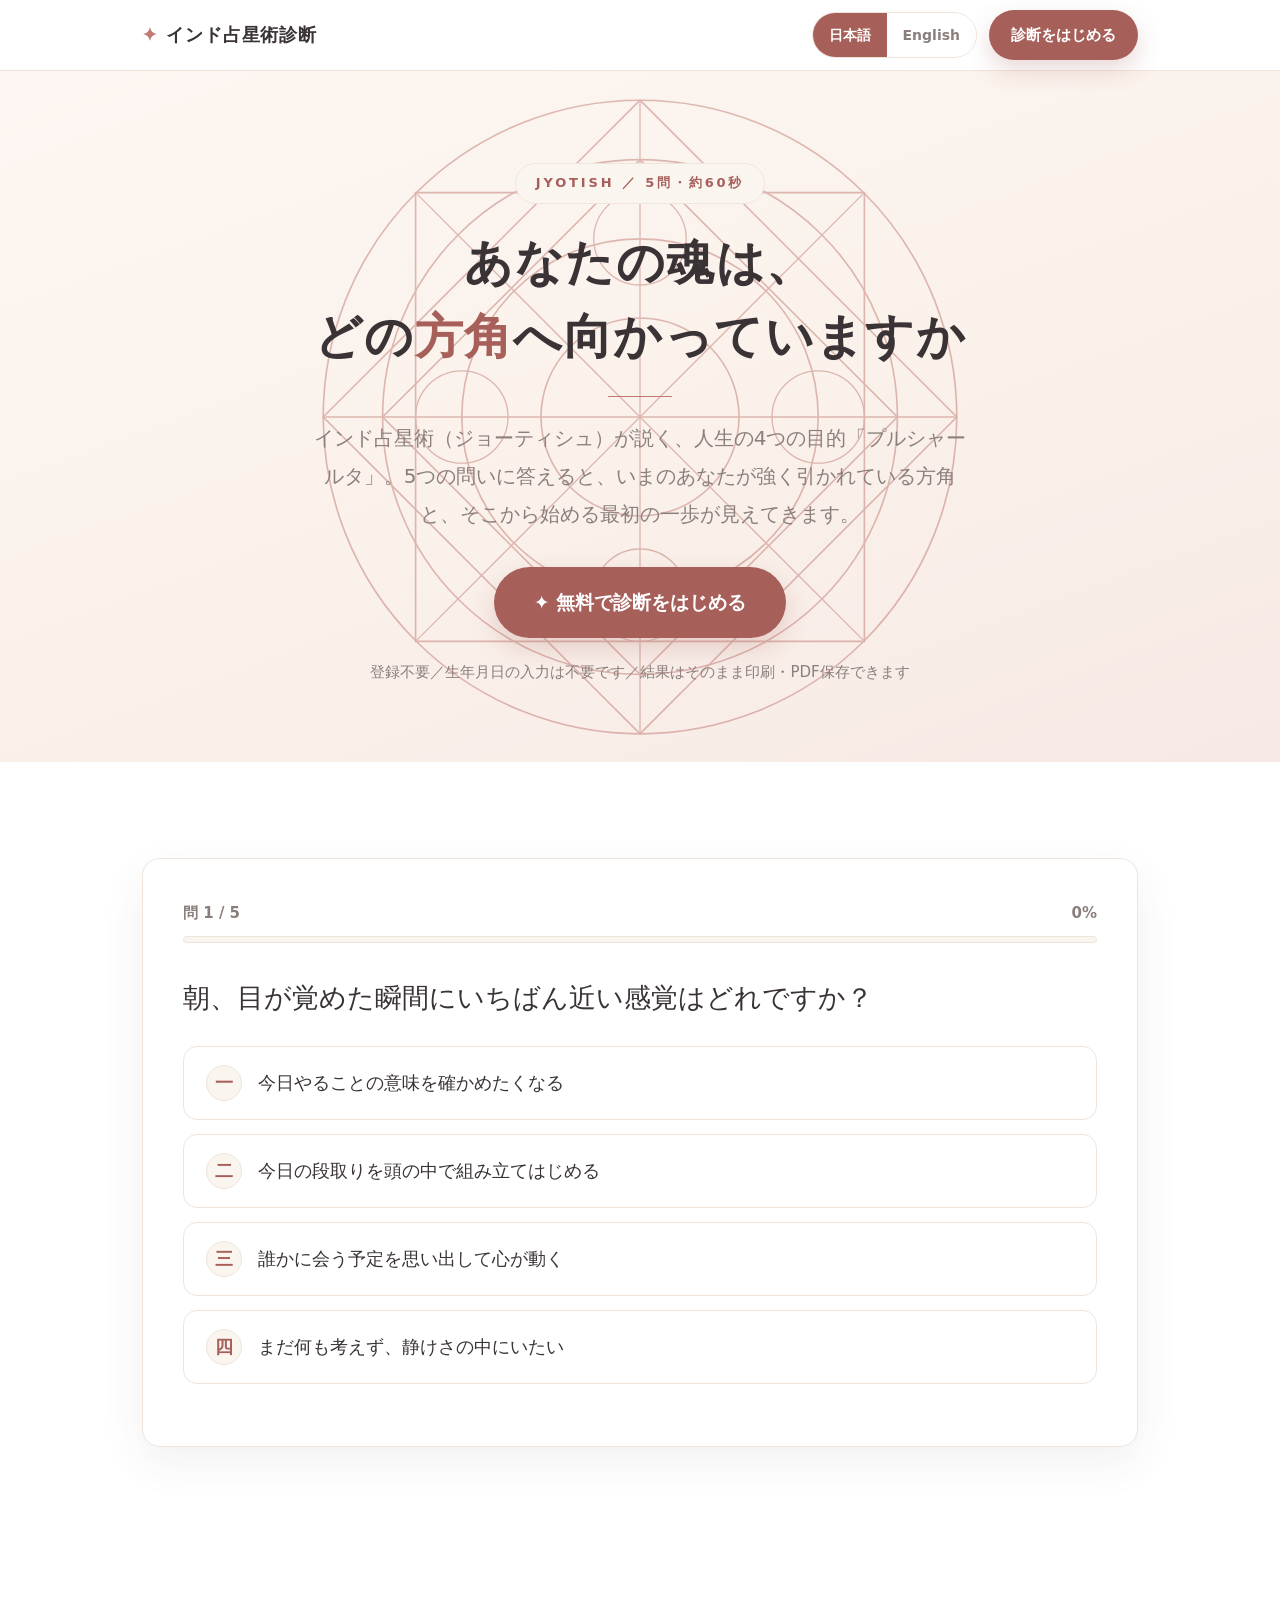
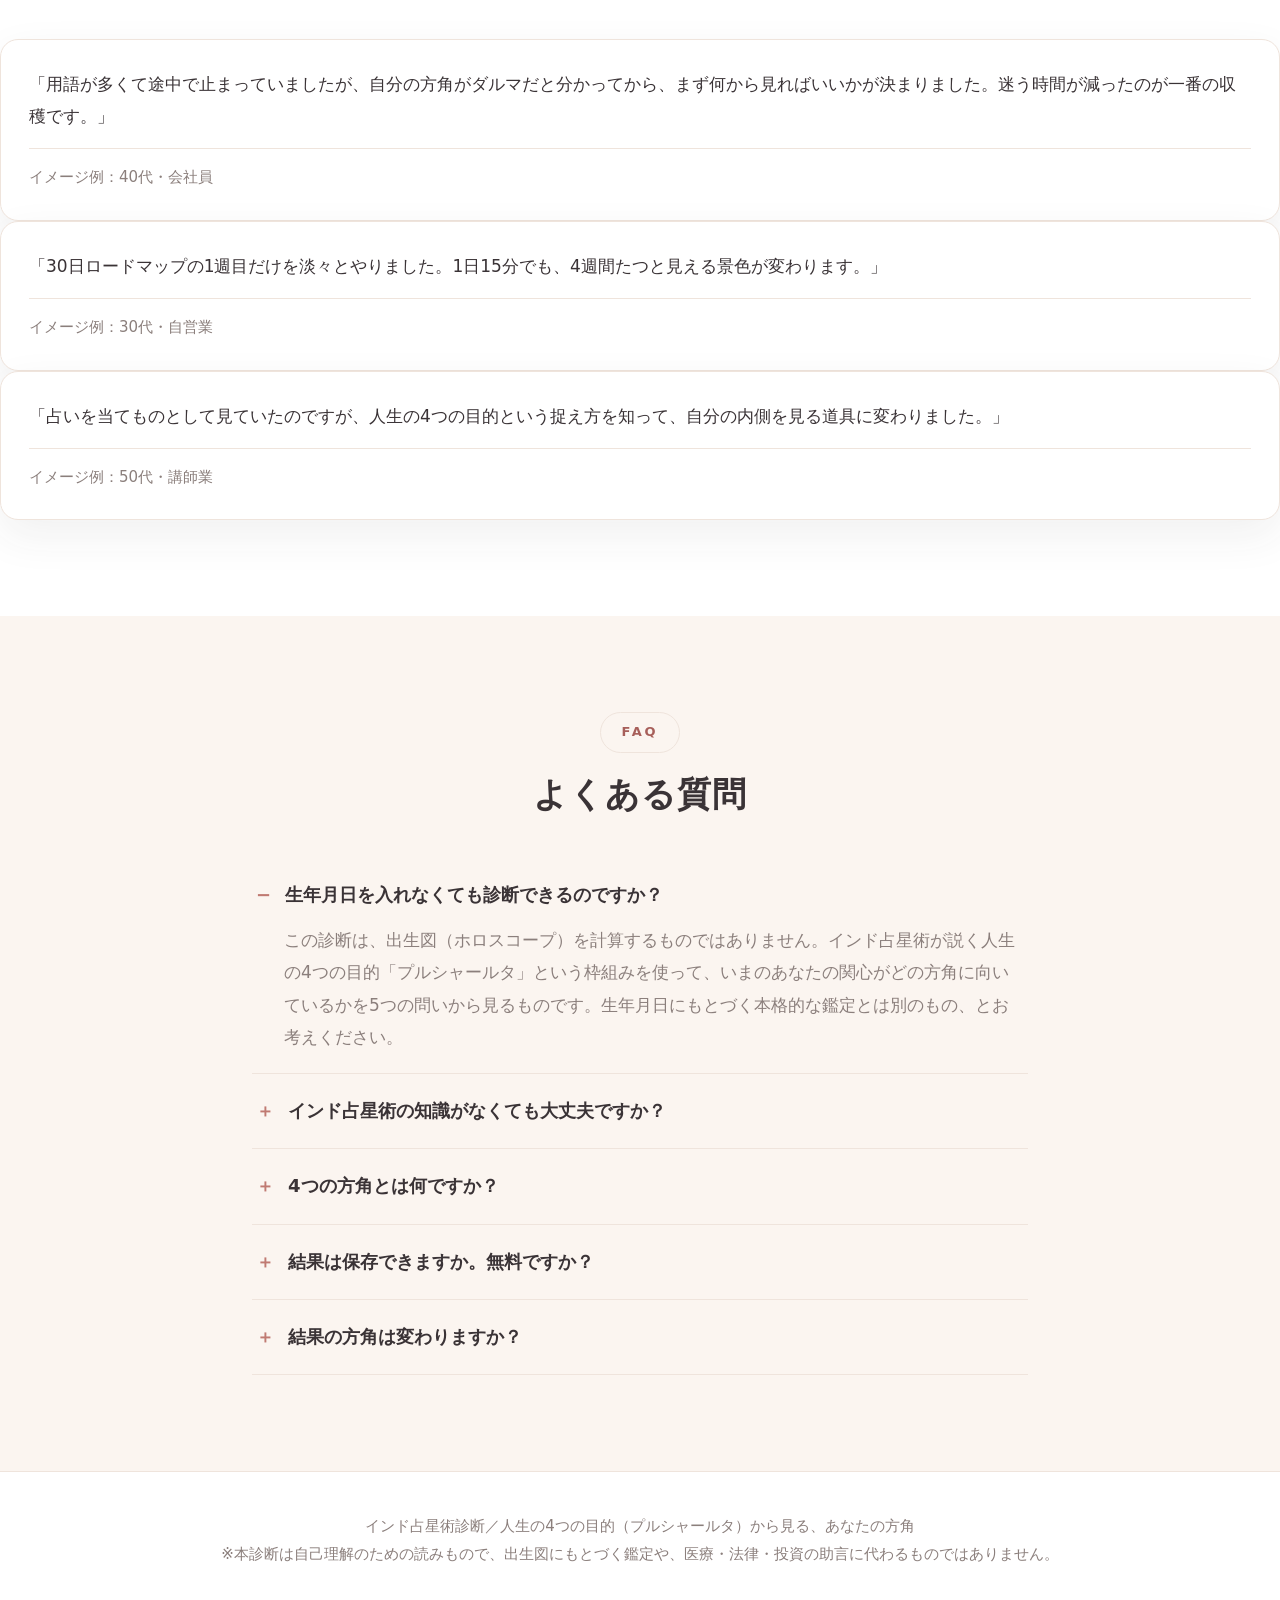
==== index.html @ 97efe4e7 "Add files via upload" ====
<!DOCTYPE html>
<html lang="ja">
<head>
<meta charset="utf-8">
<meta name="viewport" content="width=device-width,initial-scale=1">
<title>インド占星術診断｜あなたの魂が向かう4つの方角</title>
<style>
:root{
  --ink:#3a3336; --sub:#8b7f7c; --line:#efe4dc; --panel:#fbf5f0; --white:#fff;
  --rose:#c07a72; --rosedeep:#a75f5a; --beige:#e8d8c6;
  --tc1:#f7ddd6; --tc2:#f2e3d3; --tacc:#a75f5a;
  --shadow:0 16px 44px rgba(58,51,54,.07);
  --r:18px;
}
*{box-sizing:border-box}
html{scroll-behavior:smooth}
body{margin:0;background:var(--white);color:var(--ink);font-size:18px;line-height:1.9;
  font-family:system-ui,-apple-system,"Segoe UI","Hiragino Kaku Gothic ProN","Yu Gothic",sans-serif;
  -webkit-font-smoothing:antialiased}
h1,h2,h3{margin:0;font-family:Georgia,"Times New Roman","Yu Mincho","Hiragino Mincho ProN",serif;
  font-weight:700;letter-spacing:.03em;line-height:1.55}
p{margin:0}
.wrap{max-width:1040px;margin:0 auto;padding:0 22px}
.sec{padding:96px 0}
@media(max-width:700px){.sec{padding:64px 0}}
.card{background:#fff;border:1px solid var(--line);border-radius:var(--r);box-shadow:var(--shadow)}
.rule{width:64px;height:1px;background:var(--rose);margin:22px auto;opacity:.6}
.eyebrow{display:inline-block;font-size:13px;font-weight:700;letter-spacing:.22em;color:var(--rosedeep);
  border:1px solid var(--line);border-radius:999px;padding:7px 20px;background:var(--panel)}
.btn{display:inline-flex;align-items:center;justify-content:center;gap:10px;font:inherit;font-weight:700;
  font-size:19px;color:#fff;background:var(--rosedeep);border:0;border-radius:999px;padding:17px 40px;
  cursor:pointer;box-shadow:0 10px 24px rgba(167,95,90,.24);text-decoration:none;
  transition:transform .18s ease,box-shadow .18s ease}
.btn:hover{transform:translateY(-3px);box-shadow:0 16px 32px rgba(167,95,90,.3)}
.btn.ghost{background:#fff;color:var(--ink);border:1px solid var(--line);box-shadow:none;font-size:17px;padding:13px 28px}
.btn.ghost:hover{border-color:var(--rose);color:var(--rosedeep)}
.fx{opacity:0;transform:translateY(18px);animation:fadeUp .6s cubic-bezier(.2,.7,.2,1) forwards}
@keyframes fadeUp{to{opacity:1;transform:none}}
.reveal{opacity:0;transform:translateY(16px);transition:opacity .7s ease,transform .7s cubic-bezier(.2,.7,.2,1)}
.reveal.in{opacity:1;transform:none}

header.site{position:sticky;top:0;z-index:50;background:rgba(255,255,255,.92);
  backdrop-filter:blur(10px);border-bottom:1px solid var(--line)}
header.site .wrap{display:flex;align-items:center;gap:12px;height:70px}
.logo{font-family:Georgia,"Yu Mincho",serif;font-weight:700;font-size:18px;letter-spacing:.05em}
.logo i{color:var(--rose);font-style:normal;margin-right:8px}
.langsw{margin-left:auto;display:flex;border:1px solid var(--line);border-radius:999px;overflow:hidden;background:#fff}
.langsw button{font:inherit;font-size:14px;font-weight:700;border:0;background:#fff;color:var(--sub);
  padding:9px 16px;cursor:pointer;transition:background .18s ease,color .18s ease}
.langsw button.on{background:var(--rosedeep);color:#fff}
header .btn{font-size:15px;padding:11px 22px}
@media(max-width:640px){.logo{font-size:15px}header .btn{display:none}}
@media(max-width:380px){.logo{font-size:13px}.langsw button{padding:8px 12px;font-size:13px}}

.hero{position:relative;padding:92px 0 76px;text-align:center;overflow:hidden;
  background:linear-gradient(160deg,#fdf6f2 0%,#faf1ea 55%,#f7e9e5 100%)}
.hero .wrap{position:relative;z-index:1}
.mandala{position:absolute;top:50%;left:50%;width:660px;height:660px;transform:translate(-50%,-50%);
  opacity:.5;animation:spin 60s linear infinite;pointer-events:none}
@keyframes spin{to{transform:translate(-50%,-50%) rotate(360deg)}}
.hero h1{font-size:clamp(29px,4.6vw,48px);margin:22px 0 18px}
.hero h1 em{font-style:normal;color:var(--rosedeep)}
.hero .lead{font-size:20px;color:var(--sub);max-width:670px;margin:0 auto 34px}
.hero .meta{margin-top:20px;color:var(--sub);font-size:15px}

.quizcard{padding:40px}
@media(max-width:700px){.quizcard{padding:26px 20px}}
.qhead{display:flex;justify-content:space-between;font-size:15px;color:var(--sub);font-weight:700;margin-bottom:8px}
.bar{height:7px;border-radius:999px;background:var(--panel);border:1px solid var(--line);overflow:hidden}
.bar>i{display:block;height:100%;width:0;border-radius:999px;
  background:linear-gradient(90deg,var(--beige),var(--rose));transition:width .5s cubic-bezier(.2,.7,.2,1)}
.qbody{margin-top:34px;animation:slideIn .32s cubic-bezier(.2,.7,.2,1)}
@keyframes slideIn{from{opacity:0;transform:translateX(28px)}to{opacity:1;transform:none}}
.qt{font-family:Georgia,"Yu Mincho",serif;font-size:clamp(21px,2.8vw,27px);margin-bottom:26px;line-height:1.6}
.opt{display:flex;gap:16px;align-items:center;width:100%;text-align:left;font:inherit;font-size:18px;
  color:var(--ink);background:#fff;border:1px solid var(--line);border-radius:14px;padding:18px 22px;
  margin-bottom:14px;cursor:pointer;transition:transform .18s ease,border-color .18s ease,box-shadow .18s ease}
.opt:hover{transform:translateY(-3px);border-color:var(--rose);box-shadow:0 12px 26px rgba(192,122,114,.16)}
.opt .k{flex:none;width:36px;height:36px;border-radius:50%;display:grid;place-items:center;font-weight:700;
  font-family:Georgia,serif;background:var(--panel);color:var(--rosedeep);border:1px solid var(--line)}
.opt:hover .k{background:var(--rosedeep);color:#fff;border-color:var(--rosedeep)}

#result{display:none}
.typehead{border-radius:var(--r);padding:46px 40px;text-align:center;color:var(--ink);
  background:linear-gradient(125deg,var(--tc1),var(--tc2));border:1px solid var(--line);
  box-shadow:0 18px 44px rgba(58,51,54,.1)}
@media(max-width:700px){.typehead{padding:32px 22px}}
.typehead .sanskrit{font-family:Georgia,serif;font-size:13px;letter-spacing:.28em;color:var(--tacc);font-weight:700}
.typehead h2{font-size:clamp(25px,4vw,38px);margin:14px 0 10px}
.typehead .el{display:inline-block;border:1px solid var(--tacc);color:var(--tacc);border-radius:999px;
  padding:5px 18px;font-size:14px;margin-bottom:16px;background:rgba(255,255,255,.5)}
.typehead p{font-size:17.5px;max-width:660px;margin:0 auto}
.grid2{display:grid;grid-template-columns:1fr 1fr;gap:22px}
@media(max-width:820px){.grid2{grid-template-columns:1fr}}
.pad{padding:34px}
@media(max-width:700px){.pad{padding:24px 20px}}
.h3{font-family:Georgia,"Yu Mincho",serif;font-size:21px;margin-bottom:16px}
.scores{display:grid;gap:18px}
.srow .lab{display:flex;justify-content:space-between;font-size:16px;font-weight:700;margin-bottom:7px}
.srow .lab i{font-style:normal;color:var(--sub);font-variant-numeric:tabular-nums}
.srow .lab small{color:var(--sub);font-weight:400;font-size:13px;margin-left:8px}
.sbar{height:13px;border-radius:999px;background:var(--panel);border:1px solid var(--line);overflow:hidden}
.sbar>i{display:block;height:100%;width:0;border-radius:999px;
  background:linear-gradient(90deg,var(--tacc),var(--rose));transition:width .9s ease-out}
.plan{display:grid;gap:16px}
.plan .item{border:1px solid var(--line);border-left:4px solid var(--tacc);border-radius:14px;padding:20px 22px;
  transition:transform .18s ease,box-shadow .18s ease}
.plan .item:hover{transform:translateY(-3px);box-shadow:0 14px 30px rgba(58,51,54,.09)}
.plan .item b{font-size:18px}
.plan .item span{display:block;color:var(--sub);font-size:16px}
.why{margin-top:20px;background:var(--panel);border-radius:14px;padding:20px 22px;font-size:16px}
.why b{display:block;margin-bottom:4px}
.note{color:var(--sub);font-size:15px}


.weeks{display:grid;grid-template-columns:repeat(4,1fr);gap:16px}
@media(max-width:900px){.weeks{grid-template-columns:1fr 1fr}}
@media(max-width:560px){.weeks{grid-template-columns:1fr}}
.week{border:1px solid var(--line);border-radius:16px;overflow:hidden;background:#fff;
  transition:transform .18s ease,box-shadow .18s ease}
.week:hover{transform:translateY(-4px);box-shadow:0 16px 32px rgba(58,51,54,.1)}
.week .wh{padding:13px 18px;font-weight:700;font-size:16px;font-family:Georgia,"Yu Mincho",serif;
  color:var(--ink);border-bottom:1px solid var(--line)}
.week ul{list-style:none;margin:0;padding:16px 18px;display:grid;gap:12px}
.week li label{display:flex;gap:11px;align-items:flex-start;font-size:16px;line-height:1.7;cursor:pointer}
.week li input{margin-top:6px;width:17px;height:17px;accent-color:var(--rosedeep);flex:none}
.week li.done label{color:var(--sub);text-decoration:line-through}
.w1{background:linear-gradient(120deg,#fae3d3,#f6d3bf)}
.w2{background:linear-gradient(120deg,#f2ecd9,#e8e3c8)}
.w3{background:linear-gradient(120deg,#fbe0e5,#f6ccd6)}
.w4{background:linear-gradient(120deg,#ece7f2,#ded9ec)}

.voices{display:grid;grid-template-columns:repeat(3,1fr);gap:22px}
@media(max-width:900px){.voices{grid-template-columns:1fr}}
.voice{padding:28px;font-size:16.5px}
.voice .q{font-size:17px;line-height:1.9}
.voice .who{margin-top:16px;padding-top:14px;border-top:1px solid var(--line);color:var(--sub);font-size:15px}
.faq details{border-bottom:1px solid var(--line);padding:20px 4px}
.faq summary{cursor:pointer;font-weight:700;font-size:18px;list-style:none;display:flex;gap:14px;align-items:flex-start}
.faq summary::-webkit-details-marker{display:none}
.faq summary::before{content:"＋";color:var(--rose);font-weight:700;flex:none}
.faq details[open] summary::before{content:"−"}
.faq p{margin-top:12px;color:var(--sub);font-size:17px;padding-left:28px}

.ctabox{border-radius:var(--r);padding:52px 44px;text-align:center;color:var(--ink);
  background:linear-gradient(125deg,var(--tc1),var(--tc2));border:1px solid var(--line);
  box-shadow:0 18px 44px rgba(58,51,54,.1)}
@media(max-width:700px){.ctabox{padding:34px 22px}}
.ctabox h2{font-size:clamp(23px,3.4vw,33px);margin-bottom:14px}
.ctabox p{font-size:18px;margin-bottom:28px;color:var(--sub)}
.ctabox .sm{font-size:15px;color:var(--sub);margin-top:16px}
footer.site{border-top:1px solid var(--line);padding:40px 0 60px;color:var(--sub);font-size:15px;text-align:center}

#confetti{position:fixed;inset:0;pointer-events:none;z-index:80}
#confetti i{position:absolute;width:8px;height:14px;border-radius:2px;animation:fall linear forwards}
@keyframes fall{to{transform:translateY(110vh) rotate(720deg);opacity:0}}

@media(prefers-reduced-motion:reduce){
  *{animation:none!important;transition:none!important}
  .fx,.reveal{opacity:1!important;transform:none!important}
}

#report{display:none}
@media print{
  @page{size:A4;margin:12mm}
  html,body{background:#fff}
  body{font-size:11.5px;line-height:1.65}
  .noprint,header.site,.hero,#quiz,#voices,#faq,footer.site,#result,#confetti{display:none!important}
  #report{display:block!important}
  #report .ritem,#report .rw,#report .rweeks{break-inside:avoid;page-break-inside:avoid}
  #report h2{break-after:avoid;page-break-after:avoid}
  *{-webkit-print-color-adjust:exact!important;print-color-adjust:exact!important}
}
#report .rhead{padding:18px 22px;border-radius:10px;color:#3a3336;
  background:linear-gradient(125deg,var(--tc1),var(--tc2));border:1px solid #efe4dc}
#report .rhead h1{font-size:21px;margin-bottom:4px}
#report .rhead .d{font-size:11px;color:#8b7f7c}
#report h2{font-size:14.5px;margin:16px 0 8px;padding-left:10px;border-left:4px solid var(--tacc)}
#report .rbar{height:11px;background:#f6efe9;border-radius:999px;overflow:hidden;margin:3px 0 9px}
#report .rbar i{display:block;height:100%;background:linear-gradient(90deg,var(--tacc),#c07a72)}
#report .rlab{display:flex;justify-content:space-between;font-size:10.5px;font-weight:700}
#report .ritem{border:1px solid #efe4dc;border-left:4px solid var(--tacc);border-radius:7px;padding:7px 11px;margin-bottom:6px}
#report .rweeks{display:grid;grid-template-columns:repeat(4,1fr);gap:8px}
#report .rw{border-radius:7px;overflow:hidden;border:1px solid #efe4dc}
#report .rw .t{padding:5px 9px;font-weight:700;font-size:11px;color:#3a3336}
#report .rw ul{margin:0;padding:7px 9px 7px 21px;font-size:10.5px;line-height:1.55}
#report .foot{margin-top:12px;border-top:1px solid #efe4dc;padding-top:7px;font-size:9.5px;color:#8b7f7c}
</style>
</head>
<body>

<header class="site">
  <div class="wrap">
    <div class="logo"><i>✦</i><span data-i18n="brand"></span></div>
    <div class="langsw" role="group" aria-label="Language">
      <button type="button" id="lang-ja" class="on" onclick="setLang('ja')">日本語</button>
      <button type="button" id="lang-en" onclick="setLang('en')">English</button>
    </div>
    <a class="btn" href="#quiz" data-i18n="startNav"></a>
  </div>
</header>

<section class="hero">
  <svg class="mandala" viewBox="0 0 200 200" aria-hidden="true">
    <g fill="none" stroke="#c07a72" stroke-width="0.5">
      <circle cx="100" cy="100" r="96"/><circle cx="100" cy="100" r="78"/>
      <circle cx="100" cy="100" r="54"/><circle cx="100" cy="100" r="30"/>
      <path d="M100 4 L196 100 L100 196 L4 100 Z"/>
      <path d="M32 32 L168 32 L168 168 L32 168 Z"/>
      <path d="M100 22 L178 100 L100 178 L22 100 Z"/>
      <g stroke-width="0.4">
        <line x1="100" y1="4" x2="100" y2="196"/><line x1="4" y1="100" x2="196" y2="100"/>
        <line x1="32" y1="32" x2="168" y2="168"/><line x1="168" y1="32" x2="32" y2="168"/>
        <circle cx="100" cy="46" r="14"/><circle cx="154" cy="100" r="14"/>
        <circle cx="100" cy="154" r="14"/><circle cx="46" cy="100" r="14"/>
      </g>
    </g>
  </svg>
  <div class="wrap">
    <div class="fx" style="animation-delay:.05s"><span class="eyebrow" data-i18n="heroTag"></span></div>
    <h1 class="fx" style="animation-delay:.11s" id="heroTitle"></h1>
    <div class="rule fx" style="animation-delay:.15s"></div>
    <p class="lead fx" style="animation-delay:.19s" data-i18n="heroLead"></p>
    <div class="fx" style="animation-delay:.25s"><a class="btn" href="#quiz" data-i18n="startBtn"></a></div>
    <p class="meta fx" style="animation-delay:.31s" data-i18n="heroMeta"></p>
  </div>
</section>

<section class="sec" id="quiz" style="background:#fff">
  <div class="wrap">
    <div class="card quizcard reveal">
      <div class="qhead"><span id="qcount"></span><span id="qpct">0%</span></div>
      <div class="bar"><i id="qbar"></i></div>
      <div id="qbody" class="qbody"></div>
      <div style="margin-top:22px"><button class="btn ghost" id="backbtn" style="display:none" data-i18n="back"></button></div>
    </div>
  </div>
</section>

<section id="result" class="sec" style="background:var(--panel)">
  <div class="wrap">
    <div class="typehead reveal">
      <div class="sanskrit" id="rsans"></div>
      <h2 id="rtype"></h2>
      <div class="el" id="rel"></div>
      <p id="rdesc"></p>
    </div>

    <div class="grid2" style="margin-top:22px">
      <div class="card pad reveal">
        <h3 class="h3" data-i18n="balanceTitle"></h3>
        <div class="scores" id="scores"></div>
        <p class="note" style="margin-top:18px" data-i18n="balanceNote"></p>
      </div>
      <div class="card pad reveal">
        <h3 class="h3" data-i18n="fitTitle"></h3>
        <p id="rfit" style="font-size:17px;color:var(--sub)"></p>
        <div class="why" style="margin-top:22px">
          <b data-i18n="stepLabel"></b>
          <span id="rstep"></span>
        </div>
        <button class="btn ghost" style="margin-top:22px" onclick="restart()" data-i18n="again"></button>
      </div>
    </div>

    <div class="card pad reveal" style="margin-top:22px">
      <h3 class="h3" data-i18n="planTitle"></h3>
      <p class="note" style="margin-bottom:20px" data-i18n="planNote"></p>
      <div class="plan" id="plan"></div>
      <div class="why" id="feature"></div>
    </div>

    <div class="card pad reveal" style="margin-top:22px">
      <h3 class="h3" data-i18n="roadTitle"></h3>
      <div class="qhead" style="margin-top:10px"><span id="rmcount"></span><span id="rmpct">0%</span></div>
      <div class="bar" style="margin-bottom:24px"><i id="rmbar"></i></div>
      <div class="weeks" id="weeks"></div>
      <p class="note" style="margin-top:18px" data-i18n="roadNote"></p>
    </div>

    <div style="text-align:center;margin-top:28px">
      <button class="btn" onclick="window.print()" data-i18n="printBtn"></button>
      <p class="note" style="margin-top:12px" data-i18n="printNote"></p>
    </div>

    <div class="ctabox reveal" style="margin-top:56px">
      <h2 id="ctatitle"></h2>
      <p id="ctatext"></p>
      <a class="btn" id="ctabtn" href="https://www.reddibird.com/" target="_blank" rel="noopener" data-i18n="ctaBtn"></a>
      <p class="sm" data-i18n="ctaNote"></p>
    </div>
  </div>
</section>

<section class="sec" id="voices">
  <div class="wrap">
    <div class="reveal" style="text-align:center;margin-bottom:40px">
      <span class="eyebrow">VOICE</span>
      <h2 style="font-size:clamp(24px,3.4vw,34px);margin-top:16px" data-i18n="voiceTitle"></h2>
      <p class="note" style="margin-top:12px" data-i18n="voiceNote"></p>
    </div>
    <div class="voices" id="voices"></div>
  </div>
</section>

<section class="sec" id="faq" style="background:var(--panel)">
  <div class="wrap" style="max-width:820px">
    <div class="reveal" style="text-align:center;margin-bottom:36px">
      <span class="eyebrow">FAQ</span>
      <h2 style="font-size:clamp(24px,3.4vw,34px);margin-top:16px" data-i18n="faqTitle"></h2>
    </div>
    <div class="faq reveal" id="faqlist"></div>
  </div>
</section>

<footer class="site">
  <div class="wrap"><span data-i18n="footer1"></span><br><span data-i18n="footer2"></span></div>
</footer>

<div id="confetti"></div>
<div id="report"></div>

<script>
/* ================= 言語データ ================= */
var UI={
brand:{ja:"インド占星術診断",en:"Vedic Astrology Quiz"},
startNav:{ja:"診断をはじめる",en:"Start the quiz"},
heroTag:{ja:"JYOTISH ／ 5問・約60秒",en:"JYOTISH / 5 questions, about 60 seconds"},
heroTitle:{ja:'あなたの魂は、<br>どの<em>方角</em>へ向かっていますか',
           en:'Which <em>direction</em><br>is your soul facing?'},
heroLead:{ja:"インド占星術（ジョーティシュ）が説く、人生の4つの目的「プルシャールタ」。5つの問いに答えると、いまのあなたが強く引かれている方角と、そこから始める最初の一歩が見えてきます。",
          en:"Jyotish, the astrology of India, describes four aims of life called the Purusharthas. Answer five questions to see which direction pulls you most right now, and the first step that follows from it."},
startBtn:{ja:"✦ 無料で診断をはじめる",en:"✦ Take the free quiz"},
heroMeta:{ja:"登録不要／生年月日の入力は不要です／結果はそのまま印刷・PDF保存できます",
          en:"No sign-up. No birth date needed. Print or save your result as a PDF."},
qcount:{ja:"問 %1 / %2",en:"Question %1 of %2"},
done:{ja:"診断完了",en:"Completed"},
thanks:{ja:"ありがとうございました。結果をお伝えします ✦",en:"Thank you. Here is your result ✦"},
back:{ja:"← 1つ前に戻る",en:"← Back one question"},
balanceTitle:{ja:"✦ 4つの方角のバランス",en:"✦ Your balance across the four directions"},
balanceNote:{ja:"4つの方角に優劣はありません。いま強く出ている方角が、あなたの入り口になります。",
             en:"No direction is better than another. The strongest one is simply your doorway right now."},
fitTitle:{ja:"✦ あなたに合う関わり方",en:"✦ How this fits you"},
stepLabel:{ja:"はじめの一歩",en:"Your first step"},
again:{ja:"🔄 もう一度診断する",en:"🔄 Take the quiz again"},
planTitle:{ja:"✦ あなたに向いた実践プラン",en:"✦ Your practice plan"},
planNote:{ja:"この方角の方が、次の30日で試すと手ごたえを感じやすい3つです。<br>※カッコ内の目安は一般的なペースからの試算例です。感じ方には個人差があります。",
          en:"Three things people with this direction tend to feel results from within 30 days.<br>Figures in brackets are illustrative estimates based on a typical pace; experiences vary."},
roadTitle:{ja:"✦ あなた専用 30日のロードマップ",en:"✦ Your personal 30-day roadmap"},
roadNote:{ja:"チェックはこのブラウザに保存されます。次に開いた時も続きから進められます。",
          en:"Your checkmarks are saved in this browser, so you can pick up where you left off."},
rmcount:{ja:"達成 %1 ／ %2",en:"%1 of %2 done"},
week:{ja:"%1週目",en:"Week %1"},
printBtn:{ja:"🖨️ 診断レポートを印刷（PDFで保存）",en:"🖨️ Print your report (save as PDF)"},
printNote:{ja:"Mac／Windowsとも、印刷画面で「PDFとして保存」を選べばPDFになります。",
           en:"On both Mac and Windows, choose Save as PDF in the print dialog."},
ctaBtn:{ja:"✦ 入り口を見てみる",en:"✦ See where to begin"},
ctaNote:{ja:"別のタブで開きます。この診断結果のページは閉じずに残ります。",
         en:"Opens in a new tab, so your result stays open here."},
voiceTitle:{ja:"受けた方に起きた変化",en:"What changed for people who tried it"},
voiceNote:{ja:"※以下は、受けたあとの変化を分かりやすく示したイメージ例です（実在の方の証言ではありません）。",
           en:"These are illustrative examples written to show how the result can be used. They are not testimonials from real individuals."},
faqTitle:{ja:"よくある質問",en:"Frequently asked questions"},
footer1:{ja:"インド占星術診断／人生の4つの目的（プルシャールタ）から見る、あなたの方角",
         en:"Vedic Astrology Quiz / your direction seen through the four aims of life"},
footer2:{ja:"※本診断は自己理解のための読みもので、出生図にもとづく鑑定や、医療・法律・投資の助言に代わるものではありません。",
         en:"This quiz is for self-reflection. It is not a birth-chart reading, nor medical, legal or financial advice."},
reportSub:{ja:"インド占星術診断レポート ／ 診断日：%1",en:"Vedic Astrology Quiz report / date: %1"},
rAbout:{ja:"この方角について",en:"About this direction"},
rBalance:{ja:"4つの方角のバランス",en:"Balance across the four directions"},
rPlan:{ja:"あなたに向いた実践プラン",en:"Your practice plan"},
rRoad:{ja:"30日のロードマップ",en:"Your 30-day roadmap"},
rStep:{ja:"はじめの一歩：",en:"First step: "},
rFoot:{ja:"インド占星術診断／人生の4つの目的（プルシャールタ）　※本診断は出生図にもとづく鑑定ではなく、自己理解のための読みものです。",
       en:"Vedic Astrology Quiz / the four aims of life. This is a self-reflection tool, not a birth-chart reading."},
reportEmpty:{ja:"先に5問の診断を受けてください。診断が終わると、ここに診断レポートが入ります。",
             en:"Please take the five questions first. Your report will appear here afterwards."}
};

var AX=[
 {k:"dharma",n:{ja:"ダルマ（使命）",en:"Dharma (purpose)"},s:{ja:"1・5・9の部屋",en:"houses 1, 5, 9"}},
 {k:"artha", n:{ja:"アルタ（実り）",en:"Artha (resources)"},s:{ja:"2・6・10の部屋",en:"houses 2, 6, 10"}},
 {k:"kama",  n:{ja:"カーマ（縁）",  en:"Kama (connection)"},s:{ja:"3・7・11の部屋",en:"houses 3, 7, 11"}},
 {k:"moksha",n:{ja:"モークシャ（解放）",en:"Moksha (release)"},s:{ja:"4・8・12の部屋",en:"houses 4, 8, 12"}}
];

var QUESTIONS=[
{q:{ja:"朝、目が覚めた瞬間にいちばん近い感覚はどれですか？",en:"The moment you wake up, which feeling is closest to yours?"},
 a:[[{ja:"今日やることの意味を確かめたくなる",en:"You want to know what today is for"},"dharma","artha"],
    [{ja:"今日の段取りを頭の中で組み立てはじめる",en:"You start arranging the day in your head"},"artha","dharma"],
    [{ja:"誰かに会う予定を思い出して心が動く",en:"You remember who you will see, and feel it"},"kama","moksha"],
    [{ja:"まだ何も考えず、静けさの中にいたい",en:"You want to stay in the quiet a little longer"},"moksha","kama"]]},
{q:{ja:"うまくいかない時期、あなたを支えたのは何でしたか？",en:"In a difficult period, what carried you through?"},
 a:[[{ja:"これは自分の役割だ、という確信",en:"A sense that this was your role to carry"},"dharma","moksha"],
    [{ja:"手を動かし続けたこと、積み上げた形",en:"Keeping your hands busy, and what you built"},"artha","kama"],
    [{ja:"そばにいてくれた人の存在",en:"The people who stayed close to you"},"kama","dharma"],
    [{ja:"ひとりで内側を見つめた時間",en:"Time alone, looking inward"},"moksha","dharma"]]},
{q:{ja:"インド占星術をやってみたいと思ったきっかけに近いのは？",en:"What drew you to try Vedic astrology?"},
 a:[[{ja:"自分が何のために生まれたのかを知りたい",en:"You want to know what you are here for"},"dharma","moksha"],
    [{ja:"暮らしや仕事の選択に、根拠がほしい",en:"You want something solid behind your choices"},"artha","dharma"],
    [{ja:"人との関係を、もっと深く理解したい",en:"You want to understand your relationships"},"kama","artha"],
    [{ja:"目に見えない世界そのものに惹かれる",en:"The unseen world itself fascinates you"},"moksha","kama"]]},
{q:{ja:"何かに触れるとき、あなたが自然にやってしまうのは？",en:"When something new catches you, what do you naturally do?"},
 a:[[{ja:"全体像と成り立ちから知りたくなる",en:"Look for the whole picture and where it came from"},"dharma","artha"],
    [{ja:"表や一覧にまとめて整理したくなる",en:"Sort it into a table or a list"},"artha","kama"],
    [{ja:"誰かと話しながら理解を深めたくなる",en:"Talk it through with someone"},"kama","dharma"],
    [{ja:"黙って眺め、静かに感じ取りたくなる",en:"Sit with it quietly and feel your way in"},"moksha","dharma"]]},
{q:{ja:"1年後、どんな自分になっていたいですか？",en:"A year from now, who would you like to be?"},
 a:[[{ja:"自分の道を、迷わず歩いている",en:"Walking your own path without hesitating"},"dharma","kama"],
    [{ja:"手にしたものが、暮らしの形になっている",en:"What you gained has taken shape in daily life"},"artha","moksha"],
    [{ja:"まわりの人に、光を渡せている",en:"Passing light on to the people around you"},"kama","artha"],
    [{ja:"何が起きても、静かでいられる",en:"Staying calm whatever happens"},"moksha","artha"]]}
];

var TYPES={
dharma:{
 sans:"DHARMA",
 c1:"#fae3d3",c2:"#f6d3bf",acc:"#a8542f",
 name:{ja:"ダルマ ― 灯をかかげる人",en:"Dharma — the one who carries the lamp"},
 el:{ja:"火のエネルギー（アグニ）",en:"The element of fire (Agni)"},
 desc:{ja:"あなたがいま強く引かれているのは、自分の役割と意味を確かめる方角です。インド占星術で1・5・9の部屋が示す領域で、自分は何のためにここにいるのかという問いが、原動力になります。答えを外に探すより、内側にある確信を言葉にしていく道が合っています。",
       en:"You are drawn to the direction of purpose and meaning. In Jyotish this is the field of houses 1, 5 and 9, where the question of why you are here becomes your fuel. Rather than searching outside, your path is to put into words the certainty already inside you."},
 fit:{ja:"全体像から入るのが向いています。細かい技法より先に、インド占星術がどんな世界観の上に立っているかを知ると、細部が一気に腑に落ちます。触れたことを自分の言葉で言い直す習慣をつけると、身につくのが早くなります。",
      en:"Start from the big picture. Knowing the worldview Jyotish rests on makes the details fall into place far faster than memorising techniques first. Say what you meet in your own words, and it stays with you."},
 step:{ja:"ノートの1ページ目に「私はなぜこれに惹かれたのか」を3行で書いてください。迷ったとき、そこへ戻れる灯になります。",
       en:"On the first page of a notebook, write three lines on why this drew you in. It becomes the lamp you return to when you lose your way."},
 plan:[[{ja:"世界観から先に触れる",en:"Meet the worldview first"},
        {ja:"用語の暗記に入る前に全体像が入るので、途中で嫌にならずに済みます（目安：最初の1週間で迷いが減ります）。",
         en:"You get the whole shape before any vocabulary, so you are less likely to lose interest (typically less confusion within the first week)."}],
       [{ja:"触れたことを自分の言葉で書き直す",en:"Rewrite what you meet in your own words"},
        {ja:"理解が定着し、人に説明できる形になります（目安：1日15分で、4週間後には人に話せる状態に）。",
         en:"It settles into something you can explain (typically 15 minutes a day, and you can talk about it after four weeks)."}],
       [{ja:"自分の問いを1つ立てて追いかける",en:"Choose one question of your own and follow it"},
        {ja:"知識集めで終わらず、自分の答えに向かって進みます。",
         en:"You move toward your own answer instead of just collecting facts."}]],
 feat:{ja:"あなたに合う進め方：意味から入る",en:"How to go about it: start from meaning"},
 featwhy:{ja:"ダルマの方角の方は、細かい技法から入ると手が止まりやすい傾向があります。先に「なぜそうなっているのか」を押さえると、同じ内容でも入り方が変わります。順番を、意味 → 構造 → 技法、と組み替えてみてください。",
          en:"People in the Dharma direction often stall when they begin with technique. Understanding why something is the way it is changes how the same material lands. Try the order: meaning, then structure, then technique."},
 road:[[{ja:"惹かれた理由を言葉にする",en:"Put into words why it drew you"},{ja:"なぜ惹かれたかを3行で書く",en:"Write three lines on what drew you"},{ja:"4つの方角の意味をひと通り読む",en:"Read through what the four directions mean"}],
       [{ja:"全体像をつかむ",en:"Get the whole picture"},{ja:"12の部屋が何を表すかを一覧にする",en:"List what the twelve houses stand for"},{ja:"関心が強い部屋を3つ選ぶ",en:"Pick the three houses that interest you"}],
       [{ja:"自分の言葉に置き換える",en:"Put it in your own words"},{ja:"出てきた用語を日本語で言い直す",en:"Restate the terms in plain language"},{ja:"誰か1人に5分で説明してみる",en:"Explain it to one person in five minutes"}],
       [{ja:"問いを立てて深める",en:"Deepen it with a question"},{ja:"自分の問いを1つ決める",en:"Settle on one question of your own"},{ja:"30日を1ページにまとめる",en:"Sum up the 30 days on one page"}]],
 cta:{t:{ja:"意味から触れる道を、ひとりで探さなくて大丈夫です",en:"You do not have to find the path from meaning alone"},
      p:{ja:"ダルマの方角の方は、順番さえ合えば一気に進みます。全体像から入る入り口をご覧ください。",
         en:"People in the Dharma direction move quickly once the order is right. Start where the whole picture comes first."}}
},
artha:{
 sans:"ARTHA",
 c1:"#f2ecd9",c2:"#e8e3c8",acc:"#6d6a2f",
 name:{ja:"アルタ ― 大地を耕す人",en:"Artha — the one who tends the ground"},
 el:{ja:"地のエネルギー（プリティヴィー）",en:"The element of earth (Prithvi)"},
 desc:{ja:"あなたがいま強く引かれているのは、手にしたものを暮らしの形に変える方角です。インド占星術で2・6・10の部屋が示す領域で、役に立つか、続けられるかが自然と判断の軸になります。手を動かしながら分かっていく道が合っています。",
       en:"You are drawn to the direction that turns what you gain into daily life. In Jyotish this is the field of houses 2, 6 and 10, where usefulness and sustainability become your natural measure. You understand things by handling them."},
 fit:{ja:"型と手順から入るのが向いています。表や一覧に整理し、決まった時間に少しずつ積み上げるやり方が続きます。抽象的な話が長く続くと退屈になるので、必ず具体例とセットにしてください。",
      en:"Start from form and procedure. Sort things into tables, and add a little at the same time each day. Long stretches of abstraction lose you, so pair every idea with a concrete example."},
 step:{ja:"触れる時間を、毎日同じ時刻に15分だけ確保してください。中身より先に、続く仕組みを作るのがあなたの近道です。",
       en:"Set aside fifteen minutes at the same time each day. Building a habit that holds comes before the content, for you."},
 plan:[[{ja:"時間を固定する",en:"Fix the time"},
        {ja:"気力に頼らず続けられます（目安：毎日15分 × 30日＝7時間半の積み上げ）。",
         en:"You keep going without relying on motivation (roughly 15 minutes a day for 30 days adds up to seven and a half hours)."}],
       [{ja:"一覧表にまとめながら進める",en:"Build a table as you go"},
        {ja:"記憶の負担が減り、あとから引ける自分の資料になります。",
         en:"Less to hold in your head, and you end up with a reference of your own."}],
       [{ja:"1つを実生活で試す",en:"Try one thing in real life"},
        {ja:"知識が体験に変わり、忘れにくくなります（目安：週1回で、4週間後に4つの手応え）。",
         en:"Knowledge turns into experience and stays (about one a week, so four small results after four weeks)."}]],
 feat:{ja:"あなたに合う進め方：形にしながら進む",en:"How to go about it: make something as you go"},
 featwhy:{ja:"アルタの方角の方は、成果が見えないと熱が下がりやすい傾向があります。ノートの枚数、まとめた表の数など、目に見える形が残るやり方にすると続きます。1週間ごとに、できあがったものを眺める時間を作ってください。",
          en:"People in the Artha direction cool off when nothing visible accumulates. Choose approaches that leave something behind, and set aside time each week just to look at what you have made."},
 road:[[{ja:"続く仕組みを作る",en:"Build a habit that holds"},{ja:"毎日15分の時間を決める",en:"Choose your 15 minutes a day"},{ja:"記録するノートか表を用意する",en:"Set up a notebook or table"}],
       [{ja:"基本を表に整理する",en:"Organise the basics"},{ja:"12の部屋を一覧表にまとめる",en:"Put the twelve houses in a table"},{ja:"9つの天体の意味を1行ずつ書く",en:"Write one line per planet"}],
       [{ja:"暮らしの中で試す",en:"Try it in daily life"},{ja:"1日の出来事を4つの方角で分類する",en:"Sort a day's events into the four directions"},{ja:"週末に気づきを3行で残す",en:"Note three lines each weekend"}],
       [{ja:"自分の資料にする",en:"Turn it into your reference"},{ja:"30日分の表を1つにまとめる",en:"Merge the tables into one"},{ja:"次の30日で扱うことを決める",en:"Decide what the next 30 days hold"}]],
 cta:{t:{ja:"続く形で触れてみたい方へ",en:"For those who want something they can keep up"},
      p:{ja:"アルタの方角の方は、仕組みさえ整えば必ず積み上がります。手順のある入り口をご覧ください。",
         en:"People in the Artha direction accumulate steadily once the structure is right. Start where there are clear steps."}}
},
kama:{
 sans:"KAMA",
 c1:"#fbe0e5",c2:"#f6ccd6",acc:"#a4506a",
 name:{ja:"カーマ ― 縁を結ぶ人",en:"Kama — the one who ties the threads"},
 el:{ja:"水のエネルギー（ジャラ）",en:"The element of water (Jala)"},
 desc:{ja:"あなたがいま強く引かれているのは、人との関わりの中で自分を知る方角です。インド占星術で3・7・11の部屋が示す領域で、誰かの言葉や存在が、そのまま入り口になります。ひとりで完結させるより、対話の中で深まっていく道が合っています。",
       en:"You are drawn to the direction where you come to know yourself through others. In Jyotish this is the field of houses 3, 7 and 11, where someone's words or presence becomes your doorway. You deepen in dialogue rather than alone."},
 fit:{ja:"人と話しながら触れるのが向いています。読んだだけでは輪郭がぼやけるので、誰かに話す、あるいは書いて読んでもらう工程を必ず入れてください。実在の人間関係を題材にすると、一気に立体的になります。",
      en:"Engage while talking with someone. Reading alone leaves the outline blurred, so always include telling someone or having someone read what you wrote. Use your actual relationships as material and it comes alive."},
 step:{ja:"話せる相手を1人決めてください。相手がいるだけで、あなたの理解は倍の速さで進みます。",
       en:"Choose one person you can talk to. Simply having a listener doubles your pace."},
 plan:[[{ja:"話す相手を1人決める",en:"Choose one person to talk with"},
        {ja:"理解が言葉になり、記憶に残ります（目安：週1回の対話で、4週間後に自分の言葉が固まります）。",
         en:"Understanding turns into language and sticks (about one conversation a week, and your own words settle after four)."}],
       [{ja:"身近な関係を題材にする",en:"Use the relationships around you"},
        {ja:"抽象的な用語が、生きた例と結びつきます。",
         en:"Abstract terms attach themselves to living examples."}],
       [{ja:"気づきを人に見える形で残す",en:"Leave your notes where others can see"},
        {ja:"続ける張り合いが生まれ、同じ関心の人とつながる入り口にもなります。",
         en:"It gives you a reason to continue and becomes a doorway to people with the same interest."}]],
 feat:{ja:"あなたに合う進め方：対話で深める",en:"How to go about it: deepen through dialogue"},
 featwhy:{ja:"カーマの方角の方は、ひとりきりだと熱が続きにくい傾向があります。同じことに関心のある人がいる場に身を置くだけで、進み方が変わります。話し相手、集まり、感想を書ける場所のどれか1つを、最初の1週間で確保してください。",
          en:"People in the Kama direction lose momentum in isolation. Simply being where others share the interest changes everything. In your first week, secure one of these: a conversation partner, a gathering, or a place to post what you notice."},
 road:[[{ja:"話す相手を見つける",en:"Find someone to talk to"},{ja:"分かち合う相手か場を1つ決める",en:"Choose one person or place to share with"},{ja:"惹かれた理由を相手に伝える",en:"Tell them what drew you in"}],
       [{ja:"身近な例で見てみる",en:"Look at what is near you"},{ja:"4つの方角で自分と身近な人を見る",en:"See yourself and others through the four directions"},{ja:"気づいたことを話してみる",en:"Say out loud what you noticed"}],
       [{ja:"説明の型を作る",en:"Build your way of explaining"},{ja:"3分で説明できる要約を書く",en:"Write a three-minute summary"},{ja:"実際に話して反応を聞く",en:"Try it on someone and listen back"}],
       [{ja:"分かち合いを続ける",en:"Keep sharing"},{ja:"気づきを残す場を作る",en:"Make a place to keep your notes"},{ja:"次の30日を一緒に進める人を誘う",en:"Invite someone into the next 30 days"}]],
 cta:{t:{ja:"ひとりで向き合わなくていい入り口があります",en:"There is a doorway where you are not on your own"},
      p:{ja:"カーマの方角の方は、人と交わる場でいちばん伸びます。分かち合える場の入り口をご覧ください。",
         en:"People in the Kama direction grow most where others are present. Start where there is company."}}
},
moksha:{
 sans:"MOKSHA",
 c1:"#ece7f2",c2:"#ded9ec",acc:"#5f5590",
 name:{ja:"モークシャ ― 静けさに還る人",en:"Moksha — the one who returns to stillness"},
 el:{ja:"空のエネルギー（アーカーシャ）",en:"The element of space (Akasha)"},
 desc:{ja:"あなたがいま強く引かれているのは、外側の成果ではなく内側の静けさへ向かう方角です。インド占星術で4・8・12の部屋が示す領域で、目に見えないものに触れることそのものが目的になります。急がず、深く沈んでいく道が合っています。",
       en:"You are drawn toward inner stillness rather than outward results. In Jyotish this is the field of houses 4, 8 and 12, where touching the unseen is itself the point. Your path is not to hurry, but to sink deep."},
 fit:{ja:"静かに眺め、感じ取るのが向いています。効率や進み具合を測ると苦しくなるので、量ではなく深さで進めてください。瞑想や内省の時間と組み合わせると、体に入っていきます。",
      en:"Look quietly and feel your way. Measuring efficiency or progress only hurts, so go by depth rather than volume. Pair it with meditation or reflection and it settles into the body."},
 step:{ja:"触れる前に、3分だけ何もしない時間を取ってください。あなたの理解は、静けさの後にいちばん深く入ります。",
       en:"Before you begin, take three minutes of doing nothing. What follows stillness reaches you most deeply."},
 plan:[[{ja:"前に3分の静けさを置く",en:"Place three minutes of quiet first"},
        {ja:"集中が深まり、同じ時間でも入り方が変わります。",
         en:"Attention deepens, and the same minutes land differently."}],
       [{ja:"進み具合ではなく深さで測る",en:"Measure depth, not progress"},
        {ja:"比較による焦りが減り、続きます（目安：週に1つの概念を、深く1つだけ）。",
         en:"Comparison loosens its grip and you continue (about one idea a week, taken deeply)."}],
       [{ja:"感じたことを日記に残す",en:"Keep a journal of what you feel"},
        {ja:"知識ではなく体験として蓄積され、後から大きな理解につながります。",
         en:"It accumulates as experience rather than information, and later becomes understanding."}]],
 feat:{ja:"あなたに合う進め方：深さで進む",en:"How to go about it: go by depth"},
 featwhy:{ja:"モークシャの方角の方は、日程に追われると本来の力が出ない傾向があります。1週間に1つの概念だけを、時間をかけて味わう進め方に切り替えてください。遅れているように見えて、実際にはいちばん深いところまで届きます。",
          en:"People in the Moksha direction do not thrive on a schedule that pushes. Take one idea a week and stay with it. It looks slow, and it reaches furthest."},
 road:[[{ja:"静けさの時間を置く",en:"Make room for stillness"},{ja:"毎日3分、何もしない時間を作る",en:"Three minutes of nothing each day"},{ja:"心に残る問いを1つ書き出す",en:"Write down the question that stays with you"}],
       [{ja:"1つの概念を深く読む",en:"Stay with one idea"},{ja:"今週扱う概念を1つに決める",en:"Choose this week's single idea"},{ja:"感じたことを毎日3行残す",en:"Three lines a day on what you felt"}],
       [{ja:"内側と結びつける",en:"Connect it inward"},{ja:"自分の体験と概念を重ねてみる",en:"Lay the idea over your own experience"},{ja:"違和感があった点を書き留める",en:"Note where something felt off"}],
       [{ja:"静かにまとめる",en:"Close it quietly"},{ja:"30日で残った問いを書き出す",en:"Write the questions that remain"},{ja:"次に深めたい概念を1つ選ぶ",en:"Choose the next idea to sit with"}]],
 cta:{t:{ja:"急がない触れ方を大切にしたい方へ",en:"For those who would rather not hurry"},
      p:{ja:"モークシャの方角の方は、深く沈むほど遠くまで届きます。静けさから始まる入り口をご覧ください。",
         en:"People in the Moksha direction reach furthest by going deepest. Start where it begins in quiet."}}
}
};

var VOICES=[
 {q:{ja:"「用語が多くて途中で止まっていましたが、自分の方角がダルマだと分かってから、まず何から見ればいいかが決まりました。迷う時間が減ったのが一番の収穫です。」",
     en:"\"I kept stalling on the vocabulary. Once I saw that my direction was Dharma, I knew where to look first. Less time spent hesitating was the real gain.\""},
  w:{ja:"イメージ例：40代・会社員",en:"Illustrative example: 40s, office worker"}},
 {q:{ja:"「30日ロードマップの1週目だけを淡々とやりました。1日15分でも、4週間たつと見える景色が変わります。」",
     en:"\"I just did week one of the roadmap, plainly. Fifteen minutes a day, and after four weeks the view had changed.\""},
  w:{ja:"イメージ例：30代・自営業",en:"Illustrative example: 30s, self-employed"}},
 {q:{ja:"「占いを当てものとして見ていたのですが、人生の4つの目的という捉え方を知って、自分の内側を見る道具に変わりました。」",
     en:"\"I had seen astrology as fortune-telling. Meeting the four aims of life turned it into a way of looking inward.\""},
  w:{ja:"イメージ例：50代・講師業",en:"Illustrative example: 50s, teacher"}}
];

var FAQ=[
 {q:{ja:"生年月日を入れなくても診断できるのですか？",en:"Can this work without my birth date?"},
  a:{ja:"この診断は、出生図（ホロスコープ）を計算するものではありません。インド占星術が説く人生の4つの目的「プルシャールタ」という枠組みを使って、いまのあなたの関心がどの方角に向いているかを5つの問いから見るものです。生年月日にもとづく本格的な鑑定とは別のもの、とお考えください。",
     en:"This is not a birth-chart calculation. It uses the Purusharthas, the four aims of life described in Vedic astrology, to show which direction your interest leans toward right now, based on five questions. It is a different thing from a full reading based on your birth data."}},
 {q:{ja:"インド占星術の知識がなくても大丈夫ですか？",en:"Do I need any prior knowledge?"},
  a:{ja:"大丈夫です。設問は日常の感じ方を聞くものだけで、専門用語は使っていません。結果の中で用語が出てくるときは、必ず日本語の言い換えを添えています。",
     en:"None at all. The questions ask only about how you experience ordinary days. Wherever a term appears in the result, a plain-language gloss comes with it."}},
 {q:{ja:"4つの方角とは何ですか？",en:"What are the four directions?"},
  a:{ja:"ダルマ（使命）、アルタ（実り）、カーマ（縁）、モークシャ（解放）の4つです。インド占星術では、出生図の12の部屋がこの4つに3つずつ分けられ、人生の4つの目的として読み解かれます。この診断は、その考え方を入り口として使っています。",
     en:"Dharma (purpose), Artha (resources), Kama (connection) and Moksha (release). In Vedic astrology the twelve houses of a chart are grouped into these four, three houses each, as the four aims of life. This quiz uses that framework as a doorway."}},
 {q:{ja:"結果は保存できますか。無料ですか？",en:"Can I keep the result? Is it free?"},
  a:{ja:"無料で、登録も不要です。結果画面の「🖨️ 診断レポートを印刷（PDFで保存）」からA4のレポートとして保存できます。30日ロードマップのチェックもブラウザに残ります。回答が外部へ送信されることはありません。",
     en:"It is free and needs no sign-up. Use the print button on the result screen to save an A4 report as a PDF. Your roadmap checkmarks stay in this browser, and your answers are never sent anywhere."}},
 {q:{ja:"結果の方角は変わりますか？",en:"Will my direction change?"},
  a:{ja:"変わります。人生の時期によって、強く出る方角は移ります。季節の変わり目や、大きな決断の前後に受け直すと、いま自分がどこにいるかが確かめられます。",
     en:"Yes. The direction that stands out shifts with the seasons of a life. Taking it again at a turning point shows you where you now stand."}}
];

/* ================= 状態 ================= */
var LANG="ja";
try{ var sv=localStorage.getItem("yunico.jyotish.lang"); if(sv==="ja"||sv==="en") LANG=sv; }catch(e){}
var idx=0, answers=[], finished=false, curType=null,
    reduce=window.matchMedia("(prefers-reduced-motion: reduce)").matches;
var $=function(id){return document.getElementById(id)};
function t(o){ return o&&o[LANG]!==undefined ? o[LANG] : (o&&o.ja) || ""; }
function fmt(s){ var a=arguments; return String(s).replace(/%(\d)/g,function(m,i){ return a[+i]; }); }
function esc(s){ return String(s).replace(/[&<>"']/g,function(c){
  return {"&":"&amp;","<":"&lt;",">":"&gt;",'"':"&quot;","'":"&#39;"}[c]; }); }

function setLang(l){
  LANG=l;
  try{ localStorage.setItem("yunico.jyotish.lang",l); }catch(e){}
  document.documentElement.lang=l;
  $("lang-ja").className = l==="ja" ? "on" : "";
  $("lang-en").className = l==="en" ? "on" : "";
  document.title = l==="ja" ? "インド占星術診断｜あなたの魂が向かう4つの方角"
                            : "Vedic Astrology Quiz | Which direction is your soul facing?";
  applyStatic();
  if(finished && curType){ showResult(true); } else { renderQ(); }
}

function applyStatic(){
  document.querySelectorAll("[data-i18n]").forEach(function(e){
    e.textContent=t(UI[e.getAttribute("data-i18n")]);
  });
  $("heroTitle").innerHTML=t(UI.heroTitle);          /* 自分で書いた文言のみ。入力は入らない */
  $("planNote").innerHTML=t(UI.planNote);
  renderVoices(); renderFaq();
  if(!finished) $("report").innerHTML='<p style="font-size:14px">'+esc(t(UI.reportEmpty))+"</p>";
}
/* planNote だけ改行タグを使うので id を付ける */
document.querySelector('[data-i18n="planNote"]').id="planNote";

function renderVoices(){
  var box=$("voices"); box.innerHTML="";
  VOICES.forEach(function(v,i){
    var c=document.createElement("div"); c.className="card voice reveal";
    if(i) c.style.transitionDelay=(i*0.08)+"s";
    var q=document.createElement("p"); q.className="q"; q.textContent=t(v.q);
    var w=document.createElement("div"); w.className="who"; w.textContent=t(v.w);
    c.appendChild(q); c.appendChild(w); box.appendChild(c);
    if(obs) obs.observe(c);
  });
}
function renderFaq(){
  var box=$("faqlist"); box.innerHTML="";
  FAQ.forEach(function(f,i){
    var d=document.createElement("details"); if(i===0) d.open=true;
    var s=document.createElement("summary"); s.textContent=t(f.q);
    var p=document.createElement("p"); p.textContent=t(f.a);
    d.appendChild(s); d.appendChild(p); box.appendChild(d);
  });
}

/* ================= 診断 ================= */
function renderQ(){
  var q=QUESTIONS[idx];
  $("qcount").textContent=fmt(t(UI.qcount),idx+1,QUESTIONS.length);
  var pct=Math.round(idx/QUESTIONS.length*100);
  $("qpct").textContent=pct+"%";
  $("qbar").style.width=pct+"%";
  $("backbtn").style.display= idx>0 ? "inline-flex" : "none";

  var body=$("qbody"); body.innerHTML="";
  var head=document.createElement("div"); head.className="qt"; head.textContent=t(q.q);
  body.appendChild(head);
  var keys= LANG==="ja" ? ["一","二","三","四"] : ["A","B","C","D"];
  q.a.forEach(function(a,i){
    var b=document.createElement("button"); b.className="opt"; b.type="button";
    var k=document.createElement("span"); k.className="k"; k.textContent=keys[i];
    var s=document.createElement("span"); s.textContent=t(a[0]);
    b.appendChild(k); b.appendChild(s);
    b.addEventListener("click",function(){ pick(a[1],a[2]); });
    body.appendChild(b);
  });
  body.style.animation="none"; void body.offsetWidth; body.style.animation="";
  var first=body.querySelector(".opt");
  if(idx>0 && first) first.focus({preventScroll:true});
}

function pick(ax,ax2){
  if(finished) return;
  answers[idx]=[ax,ax2]; idx++;
  if(idx<QUESTIONS.length){ renderQ(); }
  else{
    finished=true;
    $("qbar").style.width="100%"; $("qpct").textContent="100%";
    $("qcount").textContent=t(UI.done);
    $("backbtn").style.display="none";
    $("qbody").innerHTML='<div class="qt">'+esc(t(UI.thanks))+"</div>";
    setTimeout(function(){ showResult(); },280);
  }
}
$("backbtn").addEventListener("click",function(){ if(idx>0 && !finished){ idx--; renderQ(); }});

function calcScores(){
  var s={dharma:0,artha:0,kama:0,moksha:0};
  answers.forEach(function(a){ s[a[0]]+=2; if(a[1]) s[a[1]]+=1; });
  return s;
}
function topType(s){
  var best=AX[0].k;
  AX.forEach(function(a){ if(s[a.k]>s[best]) best=a.k; });
  var tied=AX.filter(function(a){ return s[a.k]===s[best]; }).map(function(a){ return a.k; });
  if(tied.length>1){
    var cnt={}, last=answers[answers.length-1][0];
    answers.forEach(function(a){ cnt[a[0]]=(cnt[a[0]]||0)+1; });
    tied.sort(function(x,y){
      var d=(cnt[y]||0)-(cnt[x]||0); if(d) return d;
      if(x===last) return -1; if(y===last) return 1; return 0;
    });
    best=tied[0];
  }
  return best;
}

function showResult(quiet){
  var s=calcScores(), key=topType(s), T=TYPES[key];
  curType=key;
  var root=document.documentElement.style;
  root.setProperty("--tc1",T.c1); root.setProperty("--tc2",T.c2); root.setProperty("--tacc",T.acc);

  $("rsans").textContent=T.sans;
  $("rtype").textContent=t(T.name);
  $("rel").textContent=t(T.el);
  $("rdesc").textContent=t(T.desc);
  $("rfit").textContent=t(T.fit);
  $("rstep").textContent=t(T.step);

  var box=$("scores"); box.innerHTML="";
  AX.forEach(function(a){
    var pct=Math.round(s[a.k]/(QUESTIONS.length*2)*100);
    var row=document.createElement("div"); row.className="srow";
    var lab=document.createElement("div"); lab.className="lab";
    var l=document.createElement("span"); l.textContent=t(a.n);
    var sm=document.createElement("small"); sm.textContent=t(a.s); l.appendChild(sm);
    var v=document.createElement("i"); v.textContent=pct+"%";
    lab.appendChild(l); lab.appendChild(v);
    var bar=document.createElement("div"); bar.className="sbar";
    var fill=document.createElement("i"); fill.setAttribute("data-w",pct);
    bar.appendChild(fill); row.appendChild(lab); row.appendChild(bar); box.appendChild(row);
  });

  var pb=$("plan"); pb.innerHTML="";
  T.plan.forEach(function(p){
    var it=document.createElement("div"); it.className="item";
    var b=document.createElement("b"); b.textContent=t(p[0]);
    var sp=document.createElement("span"); sp.textContent=t(p[1]);
    it.appendChild(b); it.appendChild(sp); pb.appendChild(it);
  });

  var f=$("feature"); f.innerHTML="";
  var fb=document.createElement("b"); fb.textContent=t(T.feat);
  var fs=document.createElement("span"); fs.textContent=t(T.featwhy);
  f.appendChild(fb); f.appendChild(fs);

  $("ctatitle").textContent=t(T.cta.t);
  $("ctatext").textContent=t(T.cta.p);

  buildRoadmap(key,T);
  buildReport(T,s);

  $("result").style.display="block";
  document.querySelectorAll("#result .reveal").forEach(function(e){ obs.observe(e); });
  if(!quiet) $("result").scrollIntoView({behavior:reduce?"auto":"smooth"});
  setTimeout(function(){
    document.querySelectorAll(".sbar > i").forEach(function(b){ b.style.width=b.getAttribute("data-w")+"%"; });
  },320);
  if(!quiet && !reduce) confetti();
}

function restart(){
  idx=0; answers=[]; finished=false; curType=null;
  $("result").style.display="none";
  renderQ();
  $("quiz").scrollIntoView({behavior:reduce?"auto":"smooth"});
}

/* ================= ロードマップ ================= */
var WK=["w1","w2","w3","w4"], WICON=["🔥","🌱","💧","🌙"], curKey="dharma";
function storeKey(k){ return "yunico.jyotish.roadmap."+k; }
function loadDone(k){
  try{
    var v=JSON.parse(localStorage.getItem(storeKey(k))||"{}");
    return (v && typeof v==="object" && !Array.isArray(v)) ? v : {};
  }catch(e){ return {}; }
}
function saveDone(k,o){ try{ localStorage.setItem(storeKey(k),JSON.stringify(o)); }catch(e){} }

function buildRoadmap(key,T){
  curKey=key;
  var done=loadDone(key), box=$("weeks"); box.innerHTML="";
  T.road.forEach(function(w,wi){
    var wrap=document.createElement("div"); wrap.className="week";
    var hd=document.createElement("div"); hd.className="wh "+WK[wi];
    hd.textContent=WICON[wi]+" "+fmt(t(UI.week),wi+1);
    var ul=document.createElement("ul");
    for(var si=0;si<w.length;si++){
      (function(si){
        var id=wi+"-"+si, on=!!done[id];
        var li=document.createElement("li"); li.className=on?"done":"";
        var lb=document.createElement("label");
        var cb=document.createElement("input"); cb.type="checkbox"; cb.checked=on;
        var sp=document.createElement("span"); sp.textContent=t(w[si]);
        cb.addEventListener("change",function(){
          var d=loadDone(curKey);
          if(cb.checked) d[id]=1; else delete d[id];
          saveDone(curKey,d);
          li.className=cb.checked?"done":"";
          updateRm();
        });
        lb.appendChild(cb); lb.appendChild(sp); li.appendChild(lb); ul.appendChild(li);
      })(si);
    }
    wrap.appendChild(hd); wrap.appendChild(ul); box.appendChild(wrap);
  });
  updateRm();
}
function updateRm(){
  var all=$("weeks").querySelectorAll("input").length||1;
  var n=$("weeks").querySelectorAll("input:checked").length, pct=Math.round(n/all*100);
  $("rmcount").textContent=fmt(t(UI.rmcount),n,all);
  $("rmpct").textContent=pct+"%";
  $("rmbar").style.width=pct+"%";
}


/* ================= 紙吹雪 ================= */
function confetti(){
  var box=$("confetti"), cols=["#e8c5c0","#c07a72","#e8d8c6","#f3d9d5","#cdbba6","#fff"];
  for(var i=0;i<90;i++){
    var p=document.createElement("i");
    p.style.left=Math.random()*100+"vw";
    p.style.top=(-10-Math.random()*20)+"vh";
    p.style.background=cols[i%cols.length];
    p.style.animationDuration=(1.8+Math.random()*1.4)+"s";
    p.style.animationDelay=(Math.random()*.5)+"s";
    p.style.opacity=.95;
    box.appendChild(p);
  }
  setTimeout(function(){ box.innerHTML=""; },3600);
}

/* ================= 印刷レポート ================= */
function buildReport(T,s){
  var d=new Date();
  var ds = LANG==="ja" ? d.getFullYear()+"年"+(d.getMonth()+1)+"月"+d.getDate()+"日"
                       : d.toLocaleDateString("en-GB",{year:"numeric",month:"long",day:"numeric"});
  var wc=["linear-gradient(120deg,#fae3d3,#f6d3bf)","linear-gradient(120deg,#f2ecd9,#e8e3c8)",
          "linear-gradient(120deg,#fbe0e5,#f6ccd6)","linear-gradient(120deg,#ece7f2,#ded9ec)"];
  var sep = LANG==="ja" ? "　／　" : " / ";
  var h='<div class="rhead"><h1>'+esc(t(T.name))+'</h1><div class="d">'+esc(T.sans)+sep+
        esc(fmt(t(UI.reportSub),ds))+"</div></div>";
  h+="<h2>"+esc(t(UI.rAbout))+'</h2><p style="font-size:11.5px">'+esc(t(T.desc))+"</p>";
  h+="<h2>"+esc(t(UI.rBalance))+"</h2>";
  AX.forEach(function(a){
    var pct=Math.round(s[a.k]/(QUESTIONS.length*2)*100);
    h+='<div class="rlab"><span>'+esc(t(a.n))+"（"+esc(t(a.s))+"）</span><span>"+pct+
       '%</span></div><div class="rbar"><i style="width:'+pct+'%"></i></div>';
  });
  h+="<h2>"+esc(t(UI.rPlan))+"</h2>";
  T.plan.forEach(function(p){
    h+='<div class="ritem"><b style="font-size:12px">'+esc(t(p[0]))+
       '</b><br><span style="font-size:10.5px;color:#8b7f7c">'+esc(t(p[1]))+"</span></div>";
  });
  h+='<div class="ritem"><b style="font-size:12px">'+esc(t(T.feat))+
     '</b><br><span style="font-size:10.5px;color:#8b7f7c">'+esc(t(UI.rStep))+esc(t(T.step))+"</span></div>";
  h+="<h2>"+esc(t(UI.rRoad))+'</h2><div class="rweeks">';
  T.road.forEach(function(w,wi){
    h+='<div class="rw"><div class="t" style="background:'+wc[wi]+'">'+WICON[wi]+" "+
       esc(fmt(t(UI.week),wi+1))+"</div><ul>";
    for(var si=0;si<w.length;si++){ h+="<li>"+esc(t(w[si]))+"</li>"; }
    h+="</ul></div>";
  });
  h+="</div>";
  h+='<div class="foot">'+esc(t(UI.rFoot))+"</div>";
  $("report").innerHTML=h;
}

/* ================= スクロールで出現 ================= */
var obs;
if(window.IntersectionObserver){
  obs=new IntersectionObserver(function(es){
    es.forEach(function(e){ if(e.isIntersecting){ e.target.classList.add("in"); obs.unobserve(e.target); } });
  },{threshold:.12});
}else{
  obs={observe:function(e){ e.classList.add("in"); },unobserve:function(){}};
}

setLang(LANG);
document.querySelectorAll(".reveal").forEach(function(e){ obs.observe(e); });
</script>
</body>
</html>
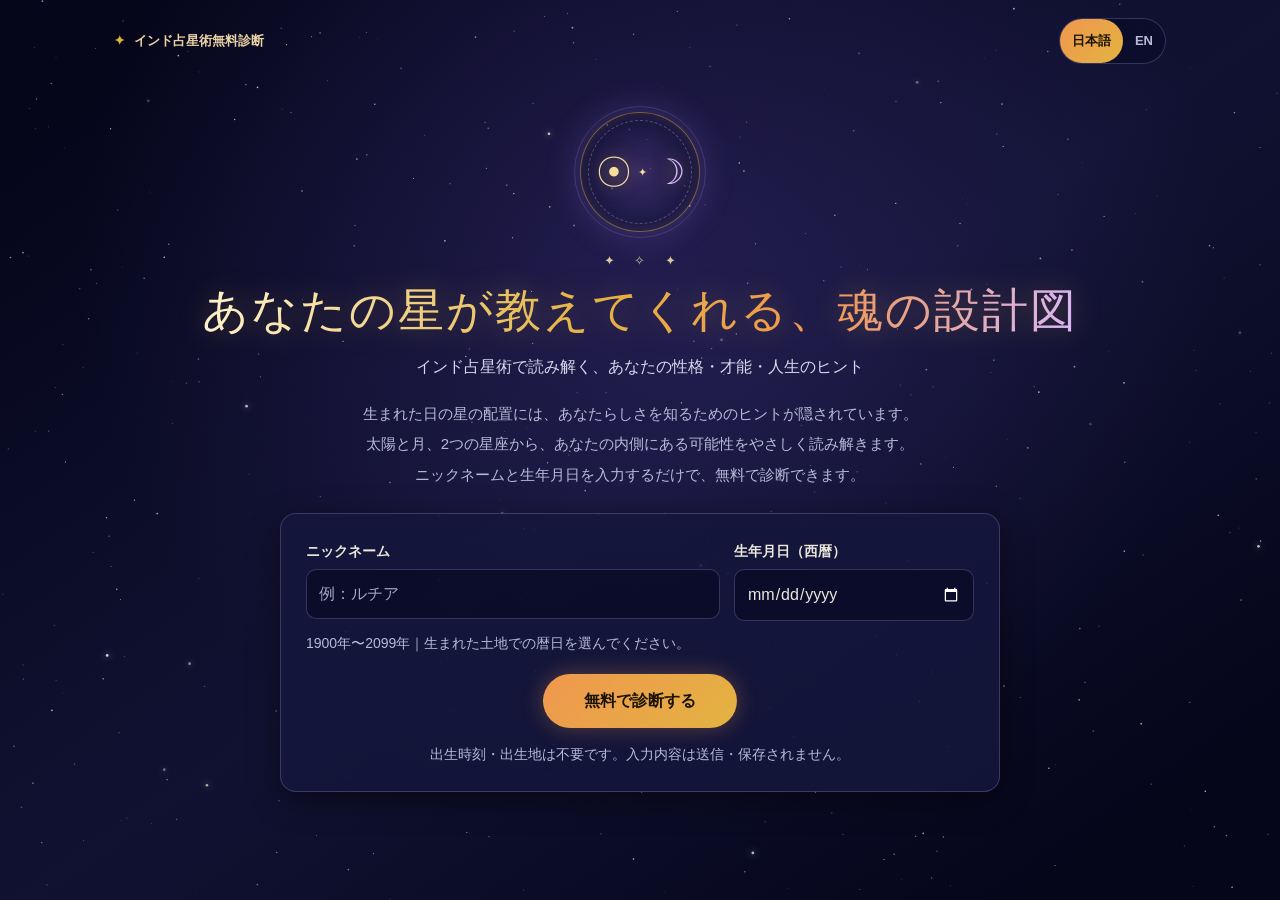
==== commit 6cdde87d: "Replace the Vedic reading and support Reddibird embed" ====
--- a/index.html
+++ b/index.html
@@ -1,867 +1,20 @@
-<!DOCTYPE html>
+<!doctype html>
 <html lang="ja">
-<head>
-<meta charset="utf-8">
-<meta name="viewport" content="width=device-width,initial-scale=1">
-<title>インド占星術診断｜あなたの魂が向かう4つの方角</title>
-<style>
-:root{
-  --ink:#3a3336; --sub:#8b7f7c; --line:#efe4dc; --panel:#fbf5f0; --white:#fff;
-  --rose:#c07a72; --rosedeep:#a75f5a; --beige:#e8d8c6;
-  --tc1:#f7ddd6; --tc2:#f2e3d3; --tacc:#a75f5a;
-  --shadow:0 16px 44px rgba(58,51,54,.07);
-  --r:18px;
-}
-*{box-sizing:border-box}
-html{scroll-behavior:smooth}
-body{margin:0;background:var(--white);color:var(--ink);font-size:18px;line-height:1.9;
-  font-family:system-ui,-apple-system,"Segoe UI","Hiragino Kaku Gothic ProN","Yu Gothic",sans-serif;
-  -webkit-font-smoothing:antialiased}
-h1,h2,h3{margin:0;font-family:Georgia,"Times New Roman","Yu Mincho","Hiragino Mincho ProN",serif;
-  font-weight:700;letter-spacing:.03em;line-height:1.55}
-p{margin:0}
-.wrap{max-width:1040px;margin:0 auto;padding:0 22px}
-.sec{padding:96px 0}
-@media(max-width:700px){.sec{padding:64px 0}}
-.card{background:#fff;border:1px solid var(--line);border-radius:var(--r);box-shadow:var(--shadow)}
-.rule{width:64px;height:1px;background:var(--rose);margin:22px auto;opacity:.6}
-.eyebrow{display:inline-block;font-size:13px;font-weight:700;letter-spacing:.22em;color:var(--rosedeep);
-  border:1px solid var(--line);border-radius:999px;padding:7px 20px;background:var(--panel)}
-.btn{display:inline-flex;align-items:center;justify-content:center;gap:10px;font:inherit;font-weight:700;
-  font-size:19px;color:#fff;background:var(--rosedeep);border:0;border-radius:999px;padding:17px 40px;
-  cursor:pointer;box-shadow:0 10px 24px rgba(167,95,90,.24);text-decoration:none;
-  transition:transform .18s ease,box-shadow .18s ease}
-.btn:hover{transform:translateY(-3px);box-shadow:0 16px 32px rgba(167,95,90,.3)}
-.btn.ghost{background:#fff;color:var(--ink);border:1px solid var(--line);box-shadow:none;font-size:17px;padding:13px 28px}
-.btn.ghost:hover{border-color:var(--rose);color:var(--rosedeep)}
-.fx{opacity:0;transform:translateY(18px);animation:fadeUp .6s cubic-bezier(.2,.7,.2,1) forwards}
-@keyframes fadeUp{to{opacity:1;transform:none}}
-.reveal{opacity:0;transform:translateY(16px);transition:opacity .7s ease,transform .7s cubic-bezier(.2,.7,.2,1)}
-.reveal.in{opacity:1;transform:none}
+  <head>
+    <meta charset="UTF-8">
+    <meta name="viewport" content="width=device-width, initial-scale=1">
+    <meta name="description" content="ニックネームと生年月日だけで、インド占星術の太陽星座・月星座から性格や才能、人生のヒントを読み解く無料診断。">
+    <meta name="theme-color" content="#05061a">
+    <script id="local-file-entry">
+      if (location.protocol === 'file:') location.replace('./起動.html');
+    </script>
+    <title>インド占星術無料診断｜あなたの星が教えてくれる、魂の設計図</title>
+    <script type="module" crossorigin src="./assets/index-5HSBHdZe.js"></script>
+    <link rel="stylesheet" crossorigin href="./assets/index-D6O1eo3Q.css">
+  </head>
+  <body>
+    <div id="root"></div>
+    <noscript>診断を使うには、ブラウザの JavaScript を有効にしてください。</noscript>
+  </body>
+</html>
 
-header.site{position:sticky;top:0;z-index:50;background:rgba(255,255,255,.92);
-  backdrop-filter:blur(10px);border-bottom:1px solid var(--line)}
-header.site .wrap{display:flex;align-items:center;gap:12px;height:70px}
-.logo{font-family:Georgia,"Yu Mincho",serif;font-weight:700;font-size:18px;letter-spacing:.05em}
-.logo i{color:var(--rose);font-style:normal;margin-right:8px}
-.langsw{margin-left:auto;display:flex;border:1px solid var(--line);border-radius:999px;overflow:hidden;background:#fff}
-.langsw button{font:inherit;font-size:14px;font-weight:700;border:0;background:#fff;color:var(--sub);
-  padding:9px 16px;cursor:pointer;transition:background .18s ease,color .18s ease}
-.langsw button.on{background:var(--rosedeep);color:#fff}
-header .btn{font-size:15px;padding:11px 22px}
-@media(max-width:640px){.logo{font-size:15px}header .btn{display:none}}
-@media(max-width:380px){.logo{font-size:13px}.langsw button{padding:8px 12px;font-size:13px}}
-
-.hero{position:relative;padding:92px 0 76px;text-align:center;overflow:hidden;
-  background:linear-gradient(160deg,#fdf6f2 0%,#faf1ea 55%,#f7e9e5 100%)}
-.hero .wrap{position:relative;z-index:1}
-.mandala{position:absolute;top:50%;left:50%;width:660px;height:660px;transform:translate(-50%,-50%);
-  opacity:.5;animation:spin 60s linear infinite;pointer-events:none}
-@keyframes spin{to{transform:translate(-50%,-50%) rotate(360deg)}}
-.hero h1{font-size:clamp(29px,4.6vw,48px);margin:22px 0 18px}
-.hero h1 em{font-style:normal;color:var(--rosedeep)}
-.hero .lead{font-size:20px;color:var(--sub);max-width:670px;margin:0 auto 34px}
-.hero .meta{margin-top:20px;color:var(--sub);font-size:15px}
-
-.quizcard{padding:40px}
-@media(max-width:700px){.quizcard{padding:26px 20px}}
-.qhead{display:flex;justify-content:space-between;font-size:15px;color:var(--sub);font-weight:700;margin-bottom:8px}
-.bar{height:7px;border-radius:999px;background:var(--panel);border:1px solid var(--line);overflow:hidden}
-.bar>i{display:block;height:100%;width:0;border-radius:999px;
-  background:linear-gradient(90deg,var(--beige),var(--rose));transition:width .5s cubic-bezier(.2,.7,.2,1)}
-.qbody{margin-top:34px;animation:slideIn .32s cubic-bezier(.2,.7,.2,1)}
-@keyframes slideIn{from{opacity:0;transform:translateX(28px)}to{opacity:1;transform:none}}
-.qt{font-family:Georgia,"Yu Mincho",serif;font-size:clamp(21px,2.8vw,27px);margin-bottom:26px;line-height:1.6}
-.opt{display:flex;gap:16px;align-items:center;width:100%;text-align:left;font:inherit;font-size:18px;
-  color:var(--ink);background:#fff;border:1px solid var(--line);border-radius:14px;padding:18px 22px;
-  margin-bottom:14px;cursor:pointer;transition:transform .18s ease,border-color .18s ease,box-shadow .18s ease}
-.opt:hover{transform:translateY(-3px);border-color:var(--rose);box-shadow:0 12px 26px rgba(192,122,114,.16)}
-.opt .k{flex:none;width:36px;height:36px;border-radius:50%;display:grid;place-items:center;font-weight:700;
-  font-family:Georgia,serif;background:var(--panel);color:var(--rosedeep);border:1px solid var(--line)}
-.opt:hover .k{background:var(--rosedeep);color:#fff;border-color:var(--rosedeep)}
-
-#result{display:none}
-.typehead{border-radius:var(--r);padding:46px 40px;text-align:center;color:var(--ink);
-  background:linear-gradient(125deg,var(--tc1),var(--tc2));border:1px solid var(--line);
-  box-shadow:0 18px 44px rgba(58,51,54,.1)}
-@media(max-width:700px){.typehead{padding:32px 22px}}
-.typehead .sanskrit{font-family:Georgia,serif;font-size:13px;letter-spacing:.28em;color:var(--tacc);font-weight:700}
-.typehead h2{font-size:clamp(25px,4vw,38px);margin:14px 0 10px}
-.typehead .el{display:inline-block;border:1px solid var(--tacc);color:var(--tacc);border-radius:999px;
-  padding:5px 18px;font-size:14px;margin-bottom:16px;background:rgba(255,255,255,.5)}
-.typehead p{font-size:17.5px;max-width:660px;margin:0 auto}
-.grid2{display:grid;grid-template-columns:1fr 1fr;gap:22px}
-@media(max-width:820px){.grid2{grid-template-columns:1fr}}
-.pad{padding:34px}
-@media(max-width:700px){.pad{padding:24px 20px}}
-.h3{font-family:Georgia,"Yu Mincho",serif;font-size:21px;margin-bottom:16px}
-.scores{display:grid;gap:18px}
-.srow .lab{display:flex;justify-content:space-between;font-size:16px;font-weight:700;margin-bottom:7px}
-.srow .lab i{font-style:normal;color:var(--sub);font-variant-numeric:tabular-nums}
-.srow .lab small{color:var(--sub);font-weight:400;font-size:13px;margin-left:8px}
-.sbar{height:13px;border-radius:999px;background:var(--panel);border:1px solid var(--line);overflow:hidden}
-.sbar>i{display:block;height:100%;width:0;border-radius:999px;
-  background:linear-gradient(90deg,var(--tacc),var(--rose));transition:width .9s ease-out}
-.plan{display:grid;gap:16px}
-.plan .item{border:1px solid var(--line);border-left:4px solid var(--tacc);border-radius:14px;padding:20px 22px;
-  transition:transform .18s ease,box-shadow .18s ease}
-.plan .item:hover{transform:translateY(-3px);box-shadow:0 14px 30px rgba(58,51,54,.09)}
-.plan .item b{font-size:18px}
-.plan .item span{display:block;color:var(--sub);font-size:16px}
-.why{margin-top:20px;background:var(--panel);border-radius:14px;padding:20px 22px;font-size:16px}
-.why b{display:block;margin-bottom:4px}
-.note{color:var(--sub);font-size:15px}
-
-
-.weeks{display:grid;grid-template-columns:repeat(4,1fr);gap:16px}
-@media(max-width:900px){.weeks{grid-template-columns:1fr 1fr}}
-@media(max-width:560px){.weeks{grid-template-columns:1fr}}
-.week{border:1px solid var(--line);border-radius:16px;overflow:hidden;background:#fff;
-  transition:transform .18s ease,box-shadow .18s ease}
-.week:hover{transform:translateY(-4px);box-shadow:0 16px 32px rgba(58,51,54,.1)}
-.week .wh{padding:13px 18px;font-weight:700;font-size:16px;font-family:Georgia,"Yu Mincho",serif;
-  color:var(--ink);border-bottom:1px solid var(--line)}
-.week ul{list-style:none;margin:0;padding:16px 18px;display:grid;gap:12px}
-.week li label{display:flex;gap:11px;align-items:flex-start;font-size:16px;line-height:1.7;cursor:pointer}
-.week li input{margin-top:6px;width:17px;height:17px;accent-color:var(--rosedeep);flex:none}
-.week li.done label{color:var(--sub);text-decoration:line-through}
-.w1{background:linear-gradient(120deg,#fae3d3,#f6d3bf)}
-.w2{background:linear-gradient(120deg,#f2ecd9,#e8e3c8)}
-.w3{background:linear-gradient(120deg,#fbe0e5,#f6ccd6)}
-.w4{background:linear-gradient(120deg,#ece7f2,#ded9ec)}
-
-.voices{display:grid;grid-template-columns:repeat(3,1fr);gap:22px}
-@media(max-width:900px){.voices{grid-template-columns:1fr}}
-.voice{padding:28px;font-size:16.5px}
-.voice .q{font-size:17px;line-height:1.9}
-.voice .who{margin-top:16px;padding-top:14px;border-top:1px solid var(--line);color:var(--sub);font-size:15px}
-.faq details{border-bottom:1px solid var(--line);padding:20px 4px}
-.faq summary{cursor:pointer;font-weight:700;font-size:18px;list-style:none;display:flex;gap:14px;align-items:flex-start}
-.faq summary::-webkit-details-marker{display:none}
-.faq summary::before{content:"＋";color:var(--rose);font-weight:700;flex:none}
-.faq details[open] summary::before{content:"−"}
-.faq p{margin-top:12px;color:var(--sub);font-size:17px;padding-left:28px}
-
-.ctabox{border-radius:var(--r);padding:52px 44px;text-align:center;color:var(--ink);
-  background:linear-gradient(125deg,var(--tc1),var(--tc2));border:1px solid var(--line);
-  box-shadow:0 18px 44px rgba(58,51,54,.1)}
-@media(max-width:700px){.ctabox{padding:34px 22px}}
-.ctabox h2{font-size:clamp(23px,3.4vw,33px);margin-bottom:14px}
-.ctabox p{font-size:18px;margin-bottom:28px;color:var(--sub)}
-.ctabox .sm{font-size:15px;color:var(--sub);margin-top:16px}
-footer.site{border-top:1px solid var(--line);padding:40px 0 60px;color:var(--sub);font-size:15px;text-align:center}
-
-#confetti{position:fixed;inset:0;pointer-events:none;z-index:80}
-#confetti i{position:absolute;width:8px;height:14px;border-radius:2px;animation:fall linear forwards}
-@keyframes fall{to{transform:translateY(110vh) rotate(720deg);opacity:0}}
-
-@media(prefers-reduced-motion:reduce){
-  *{animation:none!important;transition:none!important}
-  .fx,.reveal{opacity:1!important;transform:none!important}
-}
-
-#report{display:none}
-@media print{
-  @page{size:A4;margin:12mm}
-  html,body{background:#fff}
-  body{font-size:11.5px;line-height:1.65}
-  .noprint,header.site,.hero,#quiz,#voices,#faq,footer.site,#result,#confetti{display:none!important}
-  #report{display:block!important}
-  #report .ritem,#report .rw,#report .rweeks{break-inside:avoid;page-break-inside:avoid}
-  #report h2{break-after:avoid;page-break-after:avoid}
-  *{-webkit-print-color-adjust:exact!important;print-color-adjust:exact!important}
-}
-#report .rhead{padding:18px 22px;border-radius:10px;color:#3a3336;
-  background:linear-gradient(125deg,var(--tc1),var(--tc2));border:1px solid #efe4dc}
-#report .rhead h1{font-size:21px;margin-bottom:4px}
-#report .rhead .d{font-size:11px;color:#8b7f7c}
-#report h2{font-size:14.5px;margin:16px 0 8px;padding-left:10px;border-left:4px solid var(--tacc)}
-#report .rbar{height:11px;background:#f6efe9;border-radius:999px;overflow:hidden;margin:3px 0 9px}
-#report .rbar i{display:block;height:100%;background:linear-gradient(90deg,var(--tacc),#c07a72)}
-#report .rlab{display:flex;justify-content:space-between;font-size:10.5px;font-weight:700}
-#report .ritem{border:1px solid #efe4dc;border-left:4px solid var(--tacc);border-radius:7px;padding:7px 11px;margin-bottom:6px}
-#report .rweeks{display:grid;grid-template-columns:repeat(4,1fr);gap:8px}
-#report .rw{border-radius:7px;overflow:hidden;border:1px solid #efe4dc}
-#report .rw .t{padding:5px 9px;font-weight:700;font-size:11px;color:#3a3336}
-#report .rw ul{margin:0;padding:7px 9px 7px 21px;font-size:10.5px;line-height:1.55}
-#report .foot{margin-top:12px;border-top:1px solid #efe4dc;padding-top:7px;font-size:9.5px;color:#8b7f7c}
-</style>
-</head>
-<body>
-
-<header class="site">
-  <div class="wrap">
-    <div class="logo"><i>✦</i><span data-i18n="brand"></span></div>
-    <div class="langsw" role="group" aria-label="Language">
-      <button type="button" id="lang-ja" class="on" onclick="setLang('ja')">日本語</button>
-      <button type="button" id="lang-en" onclick="setLang('en')">English</button>
-    </div>
-    <a class="btn" href="#quiz" data-i18n="startNav"></a>
-  </div>
-</header>
-
-<section class="hero">
-  <svg class="mandala" viewBox="0 0 200 200" aria-hidden="true">
-    <g fill="none" stroke="#c07a72" stroke-width="0.5">
-      <circle cx="100" cy="100" r="96"/><circle cx="100" cy="100" r="78"/>
-      <circle cx="100" cy="100" r="54"/><circle cx="100" cy="100" r="30"/>
-      <path d="M100 4 L196 100 L100 196 L4 100 Z"/>
-      <path d="M32 32 L168 32 L168 168 L32 168 Z"/>
-      <path d="M100 22 L178 100 L100 178 L22 100 Z"/>
-      <g stroke-width="0.4">
-        <line x1="100" y1="4" x2="100" y2="196"/><line x1="4" y1="100" x2="196" y2="100"/>
-        <line x1="32" y1="32" x2="168" y2="168"/><line x1="168" y1="32" x2="32" y2="168"/>
-        <circle cx="100" cy="46" r="14"/><circle cx="154" cy="100" r="14"/>
-        <circle cx="100" cy="154" r="14"/><circle cx="46" cy="100" r="14"/>
-      </g>
-    </g>
-  </svg>
-  <div class="wrap">
-    <div class="fx" style="animation-delay:.05s"><span class="eyebrow" data-i18n="heroTag"></span></div>
-    <h1 class="fx" style="animation-delay:.11s" id="heroTitle"></h1>
-    <div class="rule fx" style="animation-delay:.15s"></div>
-    <p class="lead fx" style="animation-delay:.19s" data-i18n="heroLead"></p>
-    <div class="fx" style="animation-delay:.25s"><a class="btn" href="#quiz" data-i18n="startBtn"></a></div>
-    <p class="meta fx" style="animation-delay:.31s" data-i18n="heroMeta"></p>
-  </div>
-</section>
-
-<section class="sec" id="quiz" style="background:#fff">
-  <div class="wrap">
-    <div class="card quizcard reveal">
-      <div class="qhead"><span id="qcount"></span><span id="qpct">0%</span></div>
-      <div class="bar"><i id="qbar"></i></div>
-      <div id="qbody" class="qbody"></div>
-      <div style="margin-top:22px"><button class="btn ghost" id="backbtn" style="display:none" data-i18n="back"></button></div>
-    </div>
-  </div>
-</section>
-
-<section id="result" class="sec" style="background:var(--panel)">
-  <div class="wrap">
-    <div class="typehead reveal">
-      <div class="sanskrit" id="rsans"></div>
-      <h2 id="rtype"></h2>
-      <div class="el" id="rel"></div>
-      <p id="rdesc"></p>
-    </div>
-
-    <div class="grid2" style="margin-top:22px">
-      <div class="card pad reveal">
-        <h3 class="h3" data-i18n="balanceTitle"></h3>
-        <div class="scores" id="scores"></div>
-        <p class="note" style="margin-top:18px" data-i18n="balanceNote"></p>
-      </div>
-      <div class="card pad reveal">
-        <h3 class="h3" data-i18n="fitTitle"></h3>
-        <p id="rfit" style="font-size:17px;color:var(--sub)"></p>
-        <div class="why" style="margin-top:22px">
-          <b data-i18n="stepLabel"></b>
-          <span id="rstep"></span>
-        </div>
-        <button class="btn ghost" style="margin-top:22px" onclick="restart()" data-i18n="again"></button>
-      </div>
-    </div>
-
-    <div class="card pad reveal" style="margin-top:22px">
-      <h3 class="h3" data-i18n="planTitle"></h3>
-      <p class="note" style="margin-bottom:20px" data-i18n="planNote"></p>
-      <div class="plan" id="plan"></div>
-      <div class="why" id="feature"></div>
-    </div>
-
-    <div class="card pad reveal" style="margin-top:22px">
-      <h3 class="h3" data-i18n="roadTitle"></h3>
-      <div class="qhead" style="margin-top:10px"><span id="rmcount"></span><span id="rmpct">0%</span></div>
-      <div class="bar" style="margin-bottom:24px"><i id="rmbar"></i></div>
-      <div class="weeks" id="weeks"></div>
-      <p class="note" style="margin-top:18px" data-i18n="roadNote"></p>
-    </div>
-
-    <div style="text-align:center;margin-top:28px">
-      <button class="btn" onclick="window.print()" data-i18n="printBtn"></button>
-      <p class="note" style="margin-top:12px" data-i18n="printNote"></p>
-    </div>
-
-    <div class="ctabox reveal" style="margin-top:56px">
-      <h2 id="ctatitle"></h2>
-      <p id="ctatext"></p>
-      <a class="btn" id="ctabtn" href="https://www.reddibird.com/" target="_blank" rel="noopener" data-i18n="ctaBtn"></a>
-      <p class="sm" data-i18n="ctaNote"></p>
-    </div>
-  </div>
-</section>
-
-<section class="sec" id="voices">
-  <div class="wrap">
-    <div class="reveal" style="text-align:center;margin-bottom:40px">
-      <span class="eyebrow">VOICE</span>
-      <h2 style="font-size:clamp(24px,3.4vw,34px);margin-top:16px" data-i18n="voiceTitle"></h2>
-      <p class="note" style="margin-top:12px" data-i18n="voiceNote"></p>
-    </div>
-    <div class="voices" id="voices"></div>
-  </div>
-</section>
-
-<section class="sec" id="faq" style="background:var(--panel)">
-  <div class="wrap" style="max-width:820px">
-    <div class="reveal" style="text-align:center;margin-bottom:36px">
-      <span class="eyebrow">FAQ</span>
-      <h2 style="font-size:clamp(24px,3.4vw,34px);margin-top:16px" data-i18n="faqTitle"></h2>
-    </div>
-    <div class="faq reveal" id="faqlist"></div>
-  </div>
-</section>
-
-<footer class="site">
-  <div class="wrap"><span data-i18n="footer1"></span><br><span data-i18n="footer2"></span></div>
-</footer>
-
-<div id="confetti"></div>
-<div id="report"></div>
-
-<script>
-/* ================= 言語データ ================= */
-var UI={
-brand:{ja:"インド占星術診断",en:"Vedic Astrology Quiz"},
-startNav:{ja:"診断をはじめる",en:"Start the quiz"},
-heroTag:{ja:"JYOTISH ／ 5問・約60秒",en:"JYOTISH / 5 questions, about 60 seconds"},
-heroTitle:{ja:'あなたの魂は、<br>どの<em>方角</em>へ向かっていますか',
-           en:'Which <em>direction</em><br>is your soul facing?'},
-heroLead:{ja:"インド占星術（ジョーティシュ）が説く、人生の4つの目的「プルシャールタ」。5つの問いに答えると、いまのあなたが強く引かれている方角と、そこから始める最初の一歩が見えてきます。",
-          en:"Jyotish, the astrology of India, describes four aims of life called the Purusharthas. Answer five questions to see which direction pulls you most right now, and the first step that follows from it."},
-startBtn:{ja:"✦ 無料で診断をはじめる",en:"✦ Take the free quiz"},
-heroMeta:{ja:"登録不要／生年月日の入力は不要です／結果はそのまま印刷・PDF保存できます",
-          en:"No sign-up. No birth date needed. Print or save your result as a PDF."},
-qcount:{ja:"問 %1 / %2",en:"Question %1 of %2"},
-done:{ja:"診断完了",en:"Completed"},
-thanks:{ja:"ありがとうございました。結果をお伝えします ✦",en:"Thank you. Here is your result ✦"},
-back:{ja:"← 1つ前に戻る",en:"← Back one question"},
-balanceTitle:{ja:"✦ 4つの方角のバランス",en:"✦ Your balance across the four directions"},
-balanceNote:{ja:"4つの方角に優劣はありません。いま強く出ている方角が、あなたの入り口になります。",
-             en:"No direction is better than another. The strongest one is simply your doorway right now."},
-fitTitle:{ja:"✦ あなたに合う関わり方",en:"✦ How this fits you"},
-stepLabel:{ja:"はじめの一歩",en:"Your first step"},
-again:{ja:"🔄 もう一度診断する",en:"🔄 Take the quiz again"},
-planTitle:{ja:"✦ あなたに向いた実践プラン",en:"✦ Your practice plan"},
-planNote:{ja:"この方角の方が、次の30日で試すと手ごたえを感じやすい3つです。<br>※カッコ内の目安は一般的なペースからの試算例です。感じ方には個人差があります。",
-          en:"Three things people with this direction tend to feel results from within 30 days.<br>Figures in brackets are illustrative estimates based on a typical pace; experiences vary."},
-roadTitle:{ja:"✦ あなた専用 30日のロードマップ",en:"✦ Your personal 30-day roadmap"},
-roadNote:{ja:"チェックはこのブラウザに保存されます。次に開いた時も続きから進められます。",
-          en:"Your checkmarks are saved in this browser, so you can pick up where you left off."},
-rmcount:{ja:"達成 %1 ／ %2",en:"%1 of %2 done"},
-week:{ja:"%1週目",en:"Week %1"},
-printBtn:{ja:"🖨️ 診断レポートを印刷（PDFで保存）",en:"🖨️ Print your report (save as PDF)"},
-printNote:{ja:"Mac／Windowsとも、印刷画面で「PDFとして保存」を選べばPDFになります。",
-           en:"On both Mac and Windows, choose Save as PDF in the print dialog."},
-ctaBtn:{ja:"✦ 入り口を見てみる",en:"✦ See where to begin"},
-ctaNote:{ja:"別のタブで開きます。この診断結果のページは閉じずに残ります。",
-         en:"Opens in a new tab, so your result stays open here."},
-voiceTitle:{ja:"受けた方に起きた変化",en:"What changed for people who tried it"},
-voiceNote:{ja:"※以下は、受けたあとの変化を分かりやすく示したイメージ例です（実在の方の証言ではありません）。",
-           en:"These are illustrative examples written to show how the result can be used. They are not testimonials from real individuals."},
-faqTitle:{ja:"よくある質問",en:"Frequently asked questions"},
-footer1:{ja:"インド占星術診断／人生の4つの目的（プルシャールタ）から見る、あなたの方角",
-         en:"Vedic Astrology Quiz / your direction seen through the four aims of life"},
-footer2:{ja:"※本診断は自己理解のための読みもので、出生図にもとづく鑑定や、医療・法律・投資の助言に代わるものではありません。",
-         en:"This quiz is for self-reflection. It is not a birth-chart reading, nor medical, legal or financial advice."},
-reportSub:{ja:"インド占星術診断レポート ／ 診断日：%1",en:"Vedic Astrology Quiz report / date: %1"},
-rAbout:{ja:"この方角について",en:"About this direction"},
-rBalance:{ja:"4つの方角のバランス",en:"Balance across the four directions"},
-rPlan:{ja:"あなたに向いた実践プラン",en:"Your practice plan"},
-rRoad:{ja:"30日のロードマップ",en:"Your 30-day roadmap"},
-rStep:{ja:"はじめの一歩：",en:"First step: "},
-rFoot:{ja:"インド占星術診断／人生の4つの目的（プルシャールタ）　※本診断は出生図にもとづく鑑定ではなく、自己理解のための読みものです。",
-       en:"Vedic Astrology Quiz / the four aims of life. This is a self-reflection tool, not a birth-chart reading."},
-reportEmpty:{ja:"先に5問の診断を受けてください。診断が終わると、ここに診断レポートが入ります。",
-             en:"Please take the five questions first. Your report will appear here afterwards."}
-};
-
-var AX=[
- {k:"dharma",n:{ja:"ダルマ（使命）",en:"Dharma (purpose)"},s:{ja:"1・5・9の部屋",en:"houses 1, 5, 9"}},
- {k:"artha", n:{ja:"アルタ（実り）",en:"Artha (resources)"},s:{ja:"2・6・10の部屋",en:"houses 2, 6, 10"}},
- {k:"kama",  n:{ja:"カーマ（縁）",  en:"Kama (connection)"},s:{ja:"3・7・11の部屋",en:"houses 3, 7, 11"}},
- {k:"moksha",n:{ja:"モークシャ（解放）",en:"Moksha (release)"},s:{ja:"4・8・12の部屋",en:"houses 4, 8, 12"}}
-];
-
-var QUESTIONS=[
-{q:{ja:"朝、目が覚めた瞬間にいちばん近い感覚はどれですか？",en:"The moment you wake up, which feeling is closest to yours?"},
- a:[[{ja:"今日やることの意味を確かめたくなる",en:"You want to know what today is for"},"dharma","artha"],
-    [{ja:"今日の段取りを頭の中で組み立てはじめる",en:"You start arranging the day in your head"},"artha","dharma"],
-    [{ja:"誰かに会う予定を思い出して心が動く",en:"You remember who you will see, and feel it"},"kama","moksha"],
-    [{ja:"まだ何も考えず、静けさの中にいたい",en:"You want to stay in the quiet a little longer"},"moksha","kama"]]},
-{q:{ja:"うまくいかない時期、あなたを支えたのは何でしたか？",en:"In a difficult period, what carried you through?"},
- a:[[{ja:"これは自分の役割だ、という確信",en:"A sense that this was your role to carry"},"dharma","moksha"],
-    [{ja:"手を動かし続けたこと、積み上げた形",en:"Keeping your hands busy, and what you built"},"artha","kama"],
-    [{ja:"そばにいてくれた人の存在",en:"The people who stayed close to you"},"kama","dharma"],
-    [{ja:"ひとりで内側を見つめた時間",en:"Time alone, looking inward"},"moksha","dharma"]]},
-{q:{ja:"インド占星術をやってみたいと思ったきっかけに近いのは？",en:"What drew you to try Vedic astrology?"},
- a:[[{ja:"自分が何のために生まれたのかを知りたい",en:"You want to know what you are here for"},"dharma","moksha"],
-    [{ja:"暮らしや仕事の選択に、根拠がほしい",en:"You want something solid behind your choices"},"artha","dharma"],
-    [{ja:"人との関係を、もっと深く理解したい",en:"You want to understand your relationships"},"kama","artha"],
-    [{ja:"目に見えない世界そのものに惹かれる",en:"The unseen world itself fascinates you"},"moksha","kama"]]},
-{q:{ja:"何かに触れるとき、あなたが自然にやってしまうのは？",en:"When something new catches you, what do you naturally do?"},
- a:[[{ja:"全体像と成り立ちから知りたくなる",en:"Look for the whole picture and where it came from"},"dharma","artha"],
-    [{ja:"表や一覧にまとめて整理したくなる",en:"Sort it into a table or a list"},"artha","kama"],
-    [{ja:"誰かと話しながら理解を深めたくなる",en:"Talk it through with someone"},"kama","dharma"],
-    [{ja:"黙って眺め、静かに感じ取りたくなる",en:"Sit with it quietly and feel your way in"},"moksha","dharma"]]},
-{q:{ja:"1年後、どんな自分になっていたいですか？",en:"A year from now, who would you like to be?"},
- a:[[{ja:"自分の道を、迷わず歩いている",en:"Walking your own path without hesitating"},"dharma","kama"],
-    [{ja:"手にしたものが、暮らしの形になっている",en:"What you gained has taken shape in daily life"},"artha","moksha"],
-    [{ja:"まわりの人に、光を渡せている",en:"Passing light on to the people around you"},"kama","artha"],
-    [{ja:"何が起きても、静かでいられる",en:"Staying calm whatever happens"},"moksha","artha"]]}
-];
-
-var TYPES={
-dharma:{
- sans:"DHARMA",
- c1:"#fae3d3",c2:"#f6d3bf",acc:"#a8542f",
- name:{ja:"ダルマ ― 灯をかかげる人",en:"Dharma — the one who carries the lamp"},
- el:{ja:"火のエネルギー（アグニ）",en:"The element of fire (Agni)"},
- desc:{ja:"あなたがいま強く引かれているのは、自分の役割と意味を確かめる方角です。インド占星術で1・5・9の部屋が示す領域で、自分は何のためにここにいるのかという問いが、原動力になります。答えを外に探すより、内側にある確信を言葉にしていく道が合っています。",
-       en:"You are drawn to the direction of purpose and meaning. In Jyotish this is the field of houses 1, 5 and 9, where the question of why you are here becomes your fuel. Rather than searching outside, your path is to put into words the certainty already inside you."},
- fit:{ja:"全体像から入るのが向いています。細かい技法より先に、インド占星術がどんな世界観の上に立っているかを知ると、細部が一気に腑に落ちます。触れたことを自分の言葉で言い直す習慣をつけると、身につくのが早くなります。",
-      en:"Start from the big picture. Knowing the worldview Jyotish rests on makes the details fall into place far faster than memorising techniques first. Say what you meet in your own words, and it stays with you."},
- step:{ja:"ノートの1ページ目に「私はなぜこれに惹かれたのか」を3行で書いてください。迷ったとき、そこへ戻れる灯になります。",
-       en:"On the first page of a notebook, write three lines on why this drew you in. It becomes the lamp you return to when you lose your way."},
- plan:[[{ja:"世界観から先に触れる",en:"Meet the worldview first"},
-        {ja:"用語の暗記に入る前に全体像が入るので、途中で嫌にならずに済みます（目安：最初の1週間で迷いが減ります）。",
-         en:"You get the whole shape before any vocabulary, so you are less likely to lose interest (typically less confusion within the first week)."}],
-       [{ja:"触れたことを自分の言葉で書き直す",en:"Rewrite what you meet in your own words"},
-        {ja:"理解が定着し、人に説明できる形になります（目安：1日15分で、4週間後には人に話せる状態に）。",
-         en:"It settles into something you can explain (typically 15 minutes a day, and you can talk about it after four weeks)."}],
-       [{ja:"自分の問いを1つ立てて追いかける",en:"Choose one question of your own and follow it"},
-        {ja:"知識集めで終わらず、自分の答えに向かって進みます。",
-         en:"You move toward your own answer instead of just collecting facts."}]],
- feat:{ja:"あなたに合う進め方：意味から入る",en:"How to go about it: start from meaning"},
- featwhy:{ja:"ダルマの方角の方は、細かい技法から入ると手が止まりやすい傾向があります。先に「なぜそうなっているのか」を押さえると、同じ内容でも入り方が変わります。順番を、意味 → 構造 → 技法、と組み替えてみてください。",
-          en:"People in the Dharma direction often stall when they begin with technique. Understanding why something is the way it is changes how the same material lands. Try the order: meaning, then structure, then technique."},
- road:[[{ja:"惹かれた理由を言葉にする",en:"Put into words why it drew you"},{ja:"なぜ惹かれたかを3行で書く",en:"Write three lines on what drew you"},{ja:"4つの方角の意味をひと通り読む",en:"Read through what the four directions mean"}],
-       [{ja:"全体像をつかむ",en:"Get the whole picture"},{ja:"12の部屋が何を表すかを一覧にする",en:"List what the twelve houses stand for"},{ja:"関心が強い部屋を3つ選ぶ",en:"Pick the three houses that interest you"}],
-       [{ja:"自分の言葉に置き換える",en:"Put it in your own words"},{ja:"出てきた用語を日本語で言い直す",en:"Restate the terms in plain language"},{ja:"誰か1人に5分で説明してみる",en:"Explain it to one person in five minutes"}],
-       [{ja:"問いを立てて深める",en:"Deepen it with a question"},{ja:"自分の問いを1つ決める",en:"Settle on one question of your own"},{ja:"30日を1ページにまとめる",en:"Sum up the 30 days on one page"}]],
- cta:{t:{ja:"意味から触れる道を、ひとりで探さなくて大丈夫です",en:"You do not have to find the path from meaning alone"},
-      p:{ja:"ダルマの方角の方は、順番さえ合えば一気に進みます。全体像から入る入り口をご覧ください。",
-         en:"People in the Dharma direction move quickly once the order is right. Start where the whole picture comes first."}}
-},
-artha:{
- sans:"ARTHA",
- c1:"#f2ecd9",c2:"#e8e3c8",acc:"#6d6a2f",
- name:{ja:"アルタ ― 大地を耕す人",en:"Artha — the one who tends the ground"},
- el:{ja:"地のエネルギー（プリティヴィー）",en:"The element of earth (Prithvi)"},
- desc:{ja:"あなたがいま強く引かれているのは、手にしたものを暮らしの形に変える方角です。インド占星術で2・6・10の部屋が示す領域で、役に立つか、続けられるかが自然と判断の軸になります。手を動かしながら分かっていく道が合っています。",
-       en:"You are drawn to the direction that turns what you gain into daily life. In Jyotish this is the field of houses 2, 6 and 10, where usefulness and sustainability become your natural measure. You understand things by handling them."},
- fit:{ja:"型と手順から入るのが向いています。表や一覧に整理し、決まった時間に少しずつ積み上げるやり方が続きます。抽象的な話が長く続くと退屈になるので、必ず具体例とセットにしてください。",
-      en:"Start from form and procedure. Sort things into tables, and add a little at the same time each day. Long stretches of abstraction lose you, so pair every idea with a concrete example."},
- step:{ja:"触れる時間を、毎日同じ時刻に15分だけ確保してください。中身より先に、続く仕組みを作るのがあなたの近道です。",
-       en:"Set aside fifteen minutes at the same time each day. Building a habit that holds comes before the content, for you."},
- plan:[[{ja:"時間を固定する",en:"Fix the time"},
-        {ja:"気力に頼らず続けられます（目安：毎日15分 × 30日＝7時間半の積み上げ）。",
-         en:"You keep going without relying on motivation (roughly 15 minutes a day for 30 days adds up to seven and a half hours)."}],
-       [{ja:"一覧表にまとめながら進める",en:"Build a table as you go"},
-        {ja:"記憶の負担が減り、あとから引ける自分の資料になります。",
-         en:"Less to hold in your head, and you end up with a reference of your own."}],
-       [{ja:"1つを実生活で試す",en:"Try one thing in real life"},
-        {ja:"知識が体験に変わり、忘れにくくなります（目安：週1回で、4週間後に4つの手応え）。",
-         en:"Knowledge turns into experience and stays (about one a week, so four small results after four weeks)."}]],
- feat:{ja:"あなたに合う進め方：形にしながら進む",en:"How to go about it: make something as you go"},
- featwhy:{ja:"アルタの方角の方は、成果が見えないと熱が下がりやすい傾向があります。ノートの枚数、まとめた表の数など、目に見える形が残るやり方にすると続きます。1週間ごとに、できあがったものを眺める時間を作ってください。",
-          en:"People in the Artha direction cool off when nothing visible accumulates. Choose approaches that leave something behind, and set aside time each week just to look at what you have made."},
- road:[[{ja:"続く仕組みを作る",en:"Build a habit that holds"},{ja:"毎日15分の時間を決める",en:"Choose your 15 minutes a day"},{ja:"記録するノートか表を用意する",en:"Set up a notebook or table"}],
-       [{ja:"基本を表に整理する",en:"Organise the basics"},{ja:"12の部屋を一覧表にまとめる",en:"Put the twelve houses in a table"},{ja:"9つの天体の意味を1行ずつ書く",en:"Write one line per planet"}],
-       [{ja:"暮らしの中で試す",en:"Try it in daily life"},{ja:"1日の出来事を4つの方角で分類する",en:"Sort a day's events into the four directions"},{ja:"週末に気づきを3行で残す",en:"Note three lines each weekend"}],
-       [{ja:"自分の資料にする",en:"Turn it into your reference"},{ja:"30日分の表を1つにまとめる",en:"Merge the tables into one"},{ja:"次の30日で扱うことを決める",en:"Decide what the next 30 days hold"}]],
- cta:{t:{ja:"続く形で触れてみたい方へ",en:"For those who want something they can keep up"},
-      p:{ja:"アルタの方角の方は、仕組みさえ整えば必ず積み上がります。手順のある入り口をご覧ください。",
-         en:"People in the Artha direction accumulate steadily once the structure is right. Start where there are clear steps."}}
-},
-kama:{
- sans:"KAMA",
- c1:"#fbe0e5",c2:"#f6ccd6",acc:"#a4506a",
- name:{ja:"カーマ ― 縁を結ぶ人",en:"Kama — the one who ties the threads"},
- el:{ja:"水のエネルギー（ジャラ）",en:"The element of water (Jala)"},
- desc:{ja:"あなたがいま強く引かれているのは、人との関わりの中で自分を知る方角です。インド占星術で3・7・11の部屋が示す領域で、誰かの言葉や存在が、そのまま入り口になります。ひとりで完結させるより、対話の中で深まっていく道が合っています。",
-       en:"You are drawn to the direction where you come to know yourself through others. In Jyotish this is the field of houses 3, 7 and 11, where someone's words or presence becomes your doorway. You deepen in dialogue rather than alone."},
- fit:{ja:"人と話しながら触れるのが向いています。読んだだけでは輪郭がぼやけるので、誰かに話す、あるいは書いて読んでもらう工程を必ず入れてください。実在の人間関係を題材にすると、一気に立体的になります。",
-      en:"Engage while talking with someone. Reading alone leaves the outline blurred, so always include telling someone or having someone read what you wrote. Use your actual relationships as material and it comes alive."},
- step:{ja:"話せる相手を1人決めてください。相手がいるだけで、あなたの理解は倍の速さで進みます。",
-       en:"Choose one person you can talk to. Simply having a listener doubles your pace."},
- plan:[[{ja:"話す相手を1人決める",en:"Choose one person to talk with"},
-        {ja:"理解が言葉になり、記憶に残ります（目安：週1回の対話で、4週間後に自分の言葉が固まります）。",
-         en:"Understanding turns into language and sticks (about one conversation a week, and your own words settle after four)."}],
-       [{ja:"身近な関係を題材にする",en:"Use the relationships around you"},
-        {ja:"抽象的な用語が、生きた例と結びつきます。",
-         en:"Abstract terms attach themselves to living examples."}],
-       [{ja:"気づきを人に見える形で残す",en:"Leave your notes where others can see"},
-        {ja:"続ける張り合いが生まれ、同じ関心の人とつながる入り口にもなります。",
-         en:"It gives you a reason to continue and becomes a doorway to people with the same interest."}]],
- feat:{ja:"あなたに合う進め方：対話で深める",en:"How to go about it: deepen through dialogue"},
- featwhy:{ja:"カーマの方角の方は、ひとりきりだと熱が続きにくい傾向があります。同じことに関心のある人がいる場に身を置くだけで、進み方が変わります。話し相手、集まり、感想を書ける場所のどれか1つを、最初の1週間で確保してください。",
-          en:"People in the Kama direction lose momentum in isolation. Simply being where others share the interest changes everything. In your first week, secure one of these: a conversation partner, a gathering, or a place to post what you notice."},
- road:[[{ja:"話す相手を見つける",en:"Find someone to talk to"},{ja:"分かち合う相手か場を1つ決める",en:"Choose one person or place to share with"},{ja:"惹かれた理由を相手に伝える",en:"Tell them what drew you in"}],
-       [{ja:"身近な例で見てみる",en:"Look at what is near you"},{ja:"4つの方角で自分と身近な人を見る",en:"See yourself and others through the four directions"},{ja:"気づいたことを話してみる",en:"Say out loud what you noticed"}],
-       [{ja:"説明の型を作る",en:"Build your way of explaining"},{ja:"3分で説明できる要約を書く",en:"Write a three-minute summary"},{ja:"実際に話して反応を聞く",en:"Try it on someone and listen back"}],
-       [{ja:"分かち合いを続ける",en:"Keep sharing"},{ja:"気づきを残す場を作る",en:"Make a place to keep your notes"},{ja:"次の30日を一緒に進める人を誘う",en:"Invite someone into the next 30 days"}]],
- cta:{t:{ja:"ひとりで向き合わなくていい入り口があります",en:"There is a doorway where you are not on your own"},
-      p:{ja:"カーマの方角の方は、人と交わる場でいちばん伸びます。分かち合える場の入り口をご覧ください。",
-         en:"People in the Kama direction grow most where others are present. Start where there is company."}}
-},
-moksha:{
- sans:"MOKSHA",
- c1:"#ece7f2",c2:"#ded9ec",acc:"#5f5590",
- name:{ja:"モークシャ ― 静けさに還る人",en:"Moksha — the one who returns to stillness"},
- el:{ja:"空のエネルギー（アーカーシャ）",en:"The element of space (Akasha)"},
- desc:{ja:"あなたがいま強く引かれているのは、外側の成果ではなく内側の静けさへ向かう方角です。インド占星術で4・8・12の部屋が示す領域で、目に見えないものに触れることそのものが目的になります。急がず、深く沈んでいく道が合っています。",
-       en:"You are drawn toward inner stillness rather than outward results. In Jyotish this is the field of houses 4, 8 and 12, where touching the unseen is itself the point. Your path is not to hurry, but to sink deep."},
- fit:{ja:"静かに眺め、感じ取るのが向いています。効率や進み具合を測ると苦しくなるので、量ではなく深さで進めてください。瞑想や内省の時間と組み合わせると、体に入っていきます。",
-      en:"Look quietly and feel your way. Measuring efficiency or progress only hurts, so go by depth rather than volume. Pair it with meditation or reflection and it settles into the body."},
- step:{ja:"触れる前に、3分だけ何もしない時間を取ってください。あなたの理解は、静けさの後にいちばん深く入ります。",
-       en:"Before you begin, take three minutes of doing nothing. What follows stillness reaches you most deeply."},
- plan:[[{ja:"前に3分の静けさを置く",en:"Place three minutes of quiet first"},
-        {ja:"集中が深まり、同じ時間でも入り方が変わります。",
-         en:"Attention deepens, and the same minutes land differently."}],
-       [{ja:"進み具合ではなく深さで測る",en:"Measure depth, not progress"},
-        {ja:"比較による焦りが減り、続きます（目安：週に1つの概念を、深く1つだけ）。",
-         en:"Comparison loosens its grip and you continue (about one idea a week, taken deeply)."}],
-       [{ja:"感じたことを日記に残す",en:"Keep a journal of what you feel"},
-        {ja:"知識ではなく体験として蓄積され、後から大きな理解につながります。",
-         en:"It accumulates as experience rather than information, and later becomes understanding."}]],
- feat:{ja:"あなたに合う進め方：深さで進む",en:"How to go about it: go by depth"},
- featwhy:{ja:"モークシャの方角の方は、日程に追われると本来の力が出ない傾向があります。1週間に1つの概念だけを、時間をかけて味わう進め方に切り替えてください。遅れているように見えて、実際にはいちばん深いところまで届きます。",
-          en:"People in the Moksha direction do not thrive on a schedule that pushes. Take one idea a week and stay with it. It looks slow, and it reaches furthest."},
- road:[[{ja:"静けさの時間を置く",en:"Make room for stillness"},{ja:"毎日3分、何もしない時間を作る",en:"Three minutes of nothing each day"},{ja:"心に残る問いを1つ書き出す",en:"Write down the question that stays with you"}],
-       [{ja:"1つの概念を深く読む",en:"Stay with one idea"},{ja:"今週扱う概念を1つに決める",en:"Choose this week's single idea"},{ja:"感じたことを毎日3行残す",en:"Three lines a day on what you felt"}],
-       [{ja:"内側と結びつける",en:"Connect it inward"},{ja:"自分の体験と概念を重ねてみる",en:"Lay the idea over your own experience"},{ja:"違和感があった点を書き留める",en:"Note where something felt off"}],
-       [{ja:"静かにまとめる",en:"Close it quietly"},{ja:"30日で残った問いを書き出す",en:"Write the questions that remain"},{ja:"次に深めたい概念を1つ選ぶ",en:"Choose the next idea to sit with"}]],
- cta:{t:{ja:"急がない触れ方を大切にしたい方へ",en:"For those who would rather not hurry"},
-      p:{ja:"モークシャの方角の方は、深く沈むほど遠くまで届きます。静けさから始まる入り口をご覧ください。",
-         en:"People in the Moksha direction reach furthest by going deepest. Start where it begins in quiet."}}
-}
-};
-
-var VOICES=[
- {q:{ja:"「用語が多くて途中で止まっていましたが、自分の方角がダルマだと分かってから、まず何から見ればいいかが決まりました。迷う時間が減ったのが一番の収穫です。」",
-     en:"\"I kept stalling on the vocabulary. Once I saw that my direction was Dharma, I knew where to look first. Less time spent hesitating was the real gain.\""},
-  w:{ja:"イメージ例：40代・会社員",en:"Illustrative example: 40s, office worker"}},
- {q:{ja:"「30日ロードマップの1週目だけを淡々とやりました。1日15分でも、4週間たつと見える景色が変わります。」",
-     en:"\"I just did week one of the roadmap, plainly. Fifteen minutes a day, and after four weeks the view had changed.\""},
-  w:{ja:"イメージ例：30代・自営業",en:"Illustrative example: 30s, self-employed"}},
- {q:{ja:"「占いを当てものとして見ていたのですが、人生の4つの目的という捉え方を知って、自分の内側を見る道具に変わりました。」",
-     en:"\"I had seen astrology as fortune-telling. Meeting the four aims of life turned it into a way of looking inward.\""},
-  w:{ja:"イメージ例：50代・講師業",en:"Illustrative example: 50s, teacher"}}
-];
-
-var FAQ=[
- {q:{ja:"生年月日を入れなくても診断できるのですか？",en:"Can this work without my birth date?"},
-  a:{ja:"この診断は、出生図（ホロスコープ）を計算するものではありません。インド占星術が説く人生の4つの目的「プルシャールタ」という枠組みを使って、いまのあなたの関心がどの方角に向いているかを5つの問いから見るものです。生年月日にもとづく本格的な鑑定とは別のもの、とお考えください。",
-     en:"This is not a birth-chart calculation. It uses the Purusharthas, the four aims of life described in Vedic astrology, to show which direction your interest leans toward right now, based on five questions. It is a different thing from a full reading based on your birth data."}},
- {q:{ja:"インド占星術の知識がなくても大丈夫ですか？",en:"Do I need any prior knowledge?"},
-  a:{ja:"大丈夫です。設問は日常の感じ方を聞くものだけで、専門用語は使っていません。結果の中で用語が出てくるときは、必ず日本語の言い換えを添えています。",
-     en:"None at all. The questions ask only about how you experience ordinary days. Wherever a term appears in the result, a plain-language gloss comes with it."}},
- {q:{ja:"4つの方角とは何ですか？",en:"What are the four directions?"},
-  a:{ja:"ダルマ（使命）、アルタ（実り）、カーマ（縁）、モークシャ（解放）の4つです。インド占星術では、出生図の12の部屋がこの4つに3つずつ分けられ、人生の4つの目的として読み解かれます。この診断は、その考え方を入り口として使っています。",
-     en:"Dharma (purpose), Artha (resources), Kama (connection) and Moksha (release). In Vedic astrology the twelve houses of a chart are grouped into these four, three houses each, as the four aims of life. This quiz uses that framework as a doorway."}},
- {q:{ja:"結果は保存できますか。無料ですか？",en:"Can I keep the result? Is it free?"},
-  a:{ja:"無料で、登録も不要です。結果画面の「🖨️ 診断レポートを印刷（PDFで保存）」からA4のレポートとして保存できます。30日ロードマップのチェックもブラウザに残ります。回答が外部へ送信されることはありません。",
-     en:"It is free and needs no sign-up. Use the print button on the result screen to save an A4 report as a PDF. Your roadmap checkmarks stay in this browser, and your answers are never sent anywhere."}},
- {q:{ja:"結果の方角は変わりますか？",en:"Will my direction change?"},
-  a:{ja:"変わります。人生の時期によって、強く出る方角は移ります。季節の変わり目や、大きな決断の前後に受け直すと、いま自分がどこにいるかが確かめられます。",
-     en:"Yes. The direction that stands out shifts with the seasons of a life. Taking it again at a turning point shows you where you now stand."}}
-];
-
-/* ================= 状態 ================= */
-var LANG="ja";
-try{ var sv=localStorage.getItem("yunico.jyotish.lang"); if(sv==="ja"||sv==="en") LANG=sv; }catch(e){}
-var idx=0, answers=[], finished=false, curType=null,
-    reduce=window.matchMedia("(prefers-reduced-motion: reduce)").matches;
-var $=function(id){return document.getElementById(id)};
-function t(o){ return o&&o[LANG]!==undefined ? o[LANG] : (o&&o.ja) || ""; }
-function fmt(s){ var a=arguments; return String(s).replace(/%(\d)/g,function(m,i){ return a[+i]; }); }
-function esc(s){ return String(s).replace(/[&<>"']/g,function(c){
-  return {"&":"&amp;","<":"&lt;",">":"&gt;",'"':"&quot;","'":"&#39;"}[c]; }); }
-
-function setLang(l){
-  LANG=l;
-  try{ localStorage.setItem("yunico.jyotish.lang",l); }catch(e){}
-  document.documentElement.lang=l;
-  $("lang-ja").className = l==="ja" ? "on" : "";
-  $("lang-en").className = l==="en" ? "on" : "";
-  document.title = l==="ja" ? "インド占星術診断｜あなたの魂が向かう4つの方角"
-                            : "Vedic Astrology Quiz | Which direction is your soul facing?";
-  applyStatic();
-  if(finished && curType){ showResult(true); } else { renderQ(); }
-}
-
-function applyStatic(){
-  document.querySelectorAll("[data-i18n]").forEach(function(e){
-    e.textContent=t(UI[e.getAttribute("data-i18n")]);
-  });
-  $("heroTitle").innerHTML=t(UI.heroTitle);          /* 自分で書いた文言のみ。入力は入らない */
-  $("planNote").innerHTML=t(UI.planNote);
-  renderVoices(); renderFaq();
-  if(!finished) $("report").innerHTML='<p style="font-size:14px">'+esc(t(UI.reportEmpty))+"</p>";
-}
-/* planNote だけ改行タグを使うので id を付ける */
-document.querySelector('[data-i18n="planNote"]').id="planNote";
-
-function renderVoices(){
-  var box=$("voices"); box.innerHTML="";
-  VOICES.forEach(function(v,i){
-    var c=document.createElement("div"); c.className="card voice reveal";
-    if(i) c.style.transitionDelay=(i*0.08)+"s";
-    var q=document.createElement("p"); q.className="q"; q.textContent=t(v.q);
-    var w=document.createElement("div"); w.className="who"; w.textContent=t(v.w);
-    c.appendChild(q); c.appendChild(w); box.appendChild(c);
-    if(obs) obs.observe(c);
-  });
-}
-function renderFaq(){
-  var box=$("faqlist"); box.innerHTML="";
-  FAQ.forEach(function(f,i){
-    var d=document.createElement("details"); if(i===0) d.open=true;
-    var s=document.createElement("summary"); s.textContent=t(f.q);
-    var p=document.createElement("p"); p.textContent=t(f.a);
-    d.appendChild(s); d.appendChild(p); box.appendChild(d);
-  });
-}
-
-/* ================= 診断 ================= */
-function renderQ(){
-  var q=QUESTIONS[idx];
-  $("qcount").textContent=fmt(t(UI.qcount),idx+1,QUESTIONS.length);
-  var pct=Math.round(idx/QUESTIONS.length*100);
-  $("qpct").textContent=pct+"%";
-  $("qbar").style.width=pct+"%";
-  $("backbtn").style.display= idx>0 ? "inline-flex" : "none";
-
-  var body=$("qbody"); body.innerHTML="";
-  var head=document.createElement("div"); head.className="qt"; head.textContent=t(q.q);
-  body.appendChild(head);
-  var keys= LANG==="ja" ? ["一","二","三","四"] : ["A","B","C","D"];
-  q.a.forEach(function(a,i){
-    var b=document.createElement("button"); b.className="opt"; b.type="button";
-    var k=document.createElement("span"); k.className="k"; k.textContent=keys[i];
-    var s=document.createElement("span"); s.textContent=t(a[0]);
-    b.appendChild(k); b.appendChild(s);
-    b.addEventListener("click",function(){ pick(a[1],a[2]); });
-    body.appendChild(b);
-  });
-  body.style.animation="none"; void body.offsetWidth; body.style.animation="";
-  var first=body.querySelector(".opt");
-  if(idx>0 && first) first.focus({preventScroll:true});
-}
-
-function pick(ax,ax2){
-  if(finished) return;
-  answers[idx]=[ax,ax2]; idx++;
-  if(idx<QUESTIONS.length){ renderQ(); }
-  else{
-    finished=true;
-    $("qbar").style.width="100%"; $("qpct").textContent="100%";
-    $("qcount").textContent=t(UI.done);
-    $("backbtn").style.display="none";
-    $("qbody").innerHTML='<div class="qt">'+esc(t(UI.thanks))+"</div>";
-    setTimeout(function(){ showResult(); },280);
-  }
-}
-$("backbtn").addEventListener("click",function(){ if(idx>0 && !finished){ idx--; renderQ(); }});
-
-function calcScores(){
-  var s={dharma:0,artha:0,kama:0,moksha:0};
-  answers.forEach(function(a){ s[a[0]]+=2; if(a[1]) s[a[1]]+=1; });
-  return s;
-}
-function topType(s){
-  var best=AX[0].k;
-  AX.forEach(function(a){ if(s[a.k]>s[best]) best=a.k; });
-  var tied=AX.filter(function(a){ return s[a.k]===s[best]; }).map(function(a){ return a.k; });
-  if(tied.length>1){
-    var cnt={}, last=answers[answers.length-1][0];
-    answers.forEach(function(a){ cnt[a[0]]=(cnt[a[0]]||0)+1; });
-    tied.sort(function(x,y){
-      var d=(cnt[y]||0)-(cnt[x]||0); if(d) return d;
-      if(x===last) return -1; if(y===last) return 1; return 0;
-    });
-    best=tied[0];
-  }
-  return best;
-}
-
-function showResult(quiet){
-  var s=calcScores(), key=topType(s), T=TYPES[key];
-  curType=key;
-  var root=document.documentElement.style;
-  root.setProperty("--tc1",T.c1); root.setProperty("--tc2",T.c2); root.setProperty("--tacc",T.acc);
-
-  $("rsans").textContent=T.sans;
-  $("rtype").textContent=t(T.name);
-  $("rel").textContent=t(T.el);
-  $("rdesc").textContent=t(T.desc);
-  $("rfit").textContent=t(T.fit);
-  $("rstep").textContent=t(T.step);
-
-  var box=$("scores"); box.innerHTML="";
-  AX.forEach(function(a){
-    var pct=Math.round(s[a.k]/(QUESTIONS.length*2)*100);
-    var row=document.createElement("div"); row.className="srow";
-    var lab=document.createElement("div"); lab.className="lab";
-    var l=document.createElement("span"); l.textContent=t(a.n);
-    var sm=document.createElement("small"); sm.textContent=t(a.s); l.appendChild(sm);
-    var v=document.createElement("i"); v.textContent=pct+"%";
-    lab.appendChild(l); lab.appendChild(v);
-    var bar=document.createElement("div"); bar.className="sbar";
-    var fill=document.createElement("i"); fill.setAttribute("data-w",pct);
-    bar.appendChild(fill); row.appendChild(lab); row.appendChild(bar); box.appendChild(row);
-  });
-
-  var pb=$("plan"); pb.innerHTML="";
-  T.plan.forEach(function(p){
-    var it=document.createElement("div"); it.className="item";
-    var b=document.createElement("b"); b.textContent=t(p[0]);
-    var sp=document.createElement("span"); sp.textContent=t(p[1]);
-    it.appendChild(b); it.appendChild(sp); pb.appendChild(it);
-  });
-
-  var f=$("feature"); f.innerHTML="";
-  var fb=document.createElement("b"); fb.textContent=t(T.feat);
-  var fs=document.createElement("span"); fs.textContent=t(T.featwhy);
-  f.appendChild(fb); f.appendChild(fs);
-
-  $("ctatitle").textContent=t(T.cta.t);
-  $("ctatext").textContent=t(T.cta.p);
-
-  buildRoadmap(key,T);
-  buildReport(T,s);
-
-  $("result").style.display="block";
-  document.querySelectorAll("#result .reveal").forEach(function(e){ obs.observe(e); });
-  if(!quiet) $("result").scrollIntoView({behavior:reduce?"auto":"smooth"});
-  setTimeout(function(){
-    document.querySelectorAll(".sbar > i").forEach(function(b){ b.style.width=b.getAttribute("data-w")+"%"; });
-  },320);
-  if(!quiet && !reduce) confetti();
-}
-
-function restart(){
-  idx=0; answers=[]; finished=false; curType=null;
-  $("result").style.display="none";
-  renderQ();
-  $("quiz").scrollIntoView({behavior:reduce?"auto":"smooth"});
-}
-
-/* ================= ロードマップ ================= */
-var WK=["w1","w2","w3","w4"], WICON=["🔥","🌱","💧","🌙"], curKey="dharma";
-function storeKey(k){ return "yunico.jyotish.roadmap."+k; }
-function loadDone(k){
-  try{
-    var v=JSON.parse(localStorage.getItem(storeKey(k))||"{}");
-    return (v && typeof v==="object" && !Array.isArray(v)) ? v : {};
-  }catch(e){ return {}; }
-}
-function saveDone(k,o){ try{ localStorage.setItem(storeKey(k),JSON.stringify(o)); }catch(e){} }
-
-function buildRoadmap(key,T){
-  curKey=key;
-  var done=loadDone(key), box=$("weeks"); box.innerHTML="";
-  T.road.forEach(function(w,wi){
-    var wrap=document.createElement("div"); wrap.className="week";
-    var hd=document.createElement("div"); hd.className="wh "+WK[wi];
-    hd.textContent=WICON[wi]+" "+fmt(t(UI.week),wi+1);
-    var ul=document.createElement("ul");
-    for(var si=0;si<w.length;si++){
-      (function(si){
-        var id=wi+"-"+si, on=!!done[id];
-        var li=document.createElement("li"); li.className=on?"done":"";
-        var lb=document.createElement("label");
-        var cb=document.createElement("input"); cb.type="checkbox"; cb.checked=on;
-        var sp=document.createElement("span"); sp.textContent=t(w[si]);
-        cb.addEventListener("change",function(){
-          var d=loadDone(curKey);
-          if(cb.checked) d[id]=1; else delete d[id];
-          saveDone(curKey,d);
-          li.className=cb.checked?"done":"";
-          updateRm();
-        });
-        lb.appendChild(cb); lb.appendChild(sp); li.appendChild(lb); ul.appendChild(li);
-      })(si);
-    }
-    wrap.appendChild(hd); wrap.appendChild(ul); box.appendChild(wrap);
-  });
-  updateRm();
-}
-function updateRm(){
-  var all=$("weeks").querySelectorAll("input").length||1;
-  var n=$("weeks").querySelectorAll("input:checked").length, pct=Math.round(n/all*100);
-  $("rmcount").textContent=fmt(t(UI.rmcount),n,all);
-  $("rmpct").textContent=pct+"%";
-  $("rmbar").style.width=pct+"%";
-}
-
-
-/* ================= 紙吹雪 ================= */
-function confetti(){
-  var box=$("confetti"), cols=["#e8c5c0","#c07a72","#e8d8c6","#f3d9d5","#cdbba6","#fff"];
-  for(var i=0;i<90;i++){
-    var p=document.createElement("i");
-    p.style.left=Math.random()*100+"vw";
-    p.style.top=(-10-Math.random()*20)+"vh";
-    p.style.background=cols[i%cols.length];
-    p.style.animationDuration=(1.8+Math.random()*1.4)+"s";
-    p.style.animationDelay=(Math.random()*.5)+"s";
-    p.style.opacity=.95;
-    box.appendChild(p);
-  }
-  setTimeout(function(){ box.innerHTML=""; },3600);
-}
-
-/* ================= 印刷レポート ================= */
-function buildReport(T,s){
-  var d=new Date();
-  var ds = LANG==="ja" ? d.getFullYear()+"年"+(d.getMonth()+1)+"月"+d.getDate()+"日"
-                       : d.toLocaleDateString("en-GB",{year:"numeric",month:"long",day:"numeric"});
-  var wc=["linear-gradient(120deg,#fae3d3,#f6d3bf)","linear-gradient(120deg,#f2ecd9,#e8e3c8)",
-          "linear-gradient(120deg,#fbe0e5,#f6ccd6)","linear-gradient(120deg,#ece7f2,#ded9ec)"];
-  var sep = LANG==="ja" ? "　／　" : " / ";
-  var h='<div class="rhead"><h1>'+esc(t(T.name))+'</h1><div class="d">'+esc(T.sans)+sep+
-        esc(fmt(t(UI.reportSub),ds))+"</div></div>";
-  h+="<h2>"+esc(t(UI.rAbout))+'</h2><p style="font-size:11.5px">'+esc(t(T.desc))+"</p>";
-  h+="<h2>"+esc(t(UI.rBalance))+"</h2>";
-  AX.forEach(function(a){
-    var pct=Math.round(s[a.k]/(QUESTIONS.length*2)*100);
-    h+='<div class="rlab"><span>'+esc(t(a.n))+"（"+esc(t(a.s))+"）</span><span>"+pct+
-       '%</span></div><div class="rbar"><i style="width:'+pct+'%"></i></div>';
-  });
-  h+="<h2>"+esc(t(UI.rPlan))+"</h2>";
-  T.plan.forEach(function(p){
-    h+='<div class="ritem"><b style="font-size:12px">'+esc(t(p[0]))+
-       '</b><br><span style="font-size:10.5px;color:#8b7f7c">'+esc(t(p[1]))+"</span></div>";
-  });
-  h+='<div class="ritem"><b style="font-size:12px">'+esc(t(T.feat))+
-     '</b><br><span style="font-size:10.5px;color:#8b7f7c">'+esc(t(UI.rStep))+esc(t(T.step))+"</span></div>";
-  h+="<h2>"+esc(t(UI.rRoad))+'</h2><div class="rweeks">';
-  T.road.forEach(function(w,wi){
-    h+='<div class="rw"><div class="t" style="background:'+wc[wi]+'">'+WICON[wi]+" "+
-       esc(fmt(t(UI.week),wi+1))+"</div><ul>";
-    for(var si=0;si<w.length;si++){ h+="<li>"+esc(t(w[si]))+"</li>"; }
-    h+="</ul></div>";
-  });
-  h+="</div>";
-  h+='<div class="foot">'+esc(t(UI.rFoot))+"</div>";
-  $("report").innerHTML=h;
-}
-
-/* ================= スクロールで出現 ================= */
-var obs;
-if(window.IntersectionObserver){
-  obs=new IntersectionObserver(function(es){
-    es.forEach(function(e){ if(e.isIntersecting){ e.target.classList.add("in"); obs.unobserve(e.target); } });
-  },{threshold:.12});
-}else{
-  obs={observe:function(e){ e.classList.add("in"); },unobserve:function(){}};
-}
-
-setLang(LANG);
-document.querySelectorAll(".reveal").forEach(function(e){ obs.observe(e); });
-</script>
-</body>
-</html>
--- a/assets/index-D6O1eo3Q.css
+++ b/assets/index-D6O1eo3Q.css
@@ -0,0 +1 @@
+:root{color-scheme:dark;--bg: #05061a;--surface: rgba(20, 22, 60, .88);--text: #ece8dc;--muted: #b7bbd9;--line: rgba(190, 180, 255, .23);--gold: #e3b341;--saffron: #f0974f;--violet: #b48cff;--shadow: 0 8px 32px rgba(0, 0, 0, .45);font-family:Hiragino Sans,Yu Gothic UI,Yu Gothic,Meiryo,Segoe UI,sans-serif;background:var(--bg);color:var(--text)}*{box-sizing:border-box}body{margin:0;font-size:16px;line-height:1.75}button,input{font:inherit}button,summary{cursor:pointer}p,h1,h2{margin:0}:focus-visible{outline:2px solid #f8d990;outline-offset:4px}h1:focus{outline:none}.sky{position:fixed;inset:0;width:100%;height:100%;pointer-events:none;background:radial-gradient(ellipse at 51% 29%,rgba(74,55,145,.34),transparent 62%),linear-gradient(145deg,#05061a 9%,#111232 51%,#05061a 90%)}.page{position:relative}.top-bar{max-width:1100px;margin:auto;padding:16px;display:flex;align-items:center;justify-content:space-between;gap:10px}.app-name{color:#e9d2a4;font-size:.82rem;font-weight:700}.app-name span{color:var(--gold);margin-right:5px}.languages{display:flex;flex-shrink:0;border:1px solid var(--line);border-radius:999px;background:#0a0c28b8}.languages button{padding:6px 12px;min-height:44px;border-radius:999px;border:0;color:var(--muted);background:transparent;font-size:.8125rem;font-weight:700}.languages button[aria-pressed=true]{background:linear-gradient(135deg,var(--saffron),var(--gold));color:#1a1300}.wrap{max-width:920px;margin:0 auto;padding:0 16px 52px}.hero{text-align:center;padding:20px 0 23px}.astral-mark{position:relative;isolation:isolate;margin:0 auto 18px;width:120px;height:120px;display:flex;justify-content:center;align-items:center;gap:7px;border:1px solid rgba(227,179,65,.46);border-radius:50%;background:radial-gradient(circle,rgba(139,99,189,.24),rgba(20,22,60,.26) 62%,transparent);box-shadow:0 0 36px #b48cff3d,inset 0 0 15px #e3b3411c;color:#f6df9c;font:35px/1 Georgia,Segoe UI Symbol,serif;text-shadow:0 0 16px rgba(227,179,65,.52)}.astral-mark:before,.astral-mark:after{content:"";position:absolute;inset:7px;border:1px dashed rgba(190,180,255,.34);border-radius:50%}.astral-mark:after{inset:-7px;border-style:solid;border-color:#beb4ff2b}.astral-mark span:nth-child(2){font-size:11px;animation:twinkle 4s ease-in-out infinite alternate}.astral-mark span:last-child{color:#d9bbff}.orn{color:#d8c79a;letter-spacing:.6em;padding-left:.6em;font-size:13px;margin-bottom:7px}.hero h1{font-family:Georgia,Yu Mincho,Hiragino Mincho ProN,serif;font-weight:400;font-size:clamp(1.7rem,5vw,2.85rem);line-height:1.34;letter-spacing:.045em;text-wrap:balance;color:#f6e3a1;background:linear-gradient(100deg,#fff4cf,#e3b341 45%,#f0974f 70%,#d8b8ff);-webkit-background-clip:text;background-clip:text;-webkit-text-fill-color:transparent;filter:drop-shadow(0 0 14px rgba(227,179,65,.32))}.subtitle{margin-top:12px;color:#d7d9ee;font-size:1rem;text-wrap:balance}.intro{margin-top:20px;font-size:.94rem;color:var(--muted)}.intro p+p{margin-top:4px}.card{background:var(--surface);border:1px solid var(--line);border-radius:16px;box-shadow:var(--shadow);padding:20px}.birth-form{max-width:720px;margin:0 auto;text-align:center}fieldset{padding:0;margin:0;border:0;min-inline-size:0}.fields{display:grid;gap:14px;text-align:left}.fields>div{min-width:0}label{display:block;font-size:.875rem;font-weight:700;margin-bottom:6px}input{display:block;width:100%;min-width:0;min-height:48px;border-radius:10px;border:1px solid var(--line);background:#080a22a6;color:var(--text);padding:10px 12px}input[type=date]{appearance:auto}input::-webkit-date-and-time-value{text-align:left}input::placeholder{color:#a2a7c6}[aria-invalid=true]{border-color:#ffa99b}.date-hint,.privacy,.reading-note{color:var(--muted);font-size:.875rem}.date-hint{text-align:left;margin:10px 0 18px}.privacy{margin-top:14px}.error{color:#ffc3b9;font-size:.875rem;margin-top:6px}.btn{display:inline-flex;justify-content:center;align-items:center;min-height:48px;gap:8px;padding:12px 20px;border-radius:999px;border:1px solid transparent;text-decoration:none;text-align:center;font-weight:700;max-width:100%}.btn-main{background:linear-gradient(135deg,var(--saffron),var(--gold));color:#1a1300;padding-inline:clamp(18px,5vw,40px);box-shadow:0 0 22px #f0974f54;font-size:1rem}.btn-main:hover{filter:brightness(1.08)}.btn-main:disabled{opacity:.64;cursor:wait}.btn-sub{border-color:var(--line);color:var(--text);background:#ffffff0f}.btn-sub:hover{background:#ffffff21}.loading{margin-top:12px;color:#f6e3a1}.loading span{display:inline-block;animation:twinkle .4s ease-in-out infinite alternate}@keyframes twinkle{0%{opacity:.48}to{opacity:1}}.reading-header{text-align:center;margin:12px 0 20px;padding:16px 12px;border-block:1px solid rgba(227,179,65,.55)}.reading-header h1{color:#f6e3a1;font-size:clamp(1.4rem,4.8vw,2rem);text-shadow:0 0 14px rgba(227,179,65,.35);overflow-wrap:anywhere}.reading-header p{color:var(--muted);margin-top:4px}.sign-grid{display:grid;gap:14px}.card h2{font-size:1.125rem;line-height:1.45}.sign-card h2{color:#f6db91}.sign-card.moon h2{color:#e0c8ff}.sign-list{display:flex;flex-wrap:wrap;gap:9px;list-style:none;margin:12px 0;padding:0}.sign-list li{border:1px solid var(--line);border-radius:10px;background:#080a228c;padding:5px 11px}.sign-list strong{display:block;font-size:1.12rem}.sign-list li>span{display:block;color:var(--muted);font-size:.85rem}.candidate-note{margin-top:8px;color:#ebd6a8;font-size:.88rem}.reading-note{margin:12px 2px 20px}.theme-card{margin-top:14px}.theme-card h2{border-left:4px solid var(--gold);padding-left:10px;margin-bottom:11px;display:flex;gap:9px;align-items:center}.theme-card h2 span{color:#f6db91}.variants{list-style:none;padding:0;margin:12px 0 0}.variants li{border-top:1px dashed var(--line);padding-top:8px;margin-top:8px}.variants strong{color:#e2cefe;font-size:.9rem}details{margin-top:12px}summary{color:#f6db91;min-height:44px;padding:8px 0}.session{margin-top:25px;text-align:center;border-color:#e3b3416b;background:radial-gradient(ellipse at top,#76489257,#14163cde 80%)}.session h2{color:#f6e3a1;margin-bottom:15px}.session p+p{margin-top:8px}.price{display:block;margin:20px 0 10px;font-size:1.25rem;color:#f6e3a1}.notes{color:var(--muted);font-size:.875rem;margin:22px 4px}.actions{display:flex;justify-content:center;flex-wrap:wrap;gap:10px}.sr-only{position:absolute;width:1px;height:1px;overflow:hidden;clip-path:inset(50%)}@media(min-width:641px){.top-bar{padding:18px 24px}.hero{padding-block:30px 25px}.fields{grid-template-columns:1fr 240px}.sign-grid{grid-template-columns:1fr 1fr}.birth-form,.session{padding:25px}}@media(prefers-reduced-motion:reduce){*,*:before,*:after{animation:none!important}}@media(forced-colors:active){.hero h1{background:none;color:CanvasText;-webkit-text-fill-color:currentColor}}@media print{:root{color-scheme:light;background:#fff;color:#1b1821}.sky,.top-bar,.actions,.btn,.orn{display:none}.wrap{max-width:none;padding:0}.card,.sign-list li{background:#fff;box-shadow:none;border-color:#a69db6}.card{break-inside:avoid}.reading-header{margin-top:0}.reading-header h1{text-shadow:none}.reading *,.reading .sign-card h2,.reading .price{color:#21152b}.notes{font-size:.85rem}}.hero h1 span{display:inline-block}@media(max-width:640px){.hero{padding-block:15px 19px}.astral-mark{width:86px;height:86px;margin-bottom:13px;font-size:28px}.hero h1{font-size:clamp(1.28rem,6.2vw,2rem)}.subtitle{text-wrap:pretty;font-size:.94rem}.intro{margin-top:14px;font-size:.9rem;text-wrap:pretty}}@media print{.reading details::details-content{content-visibility:visible}}
